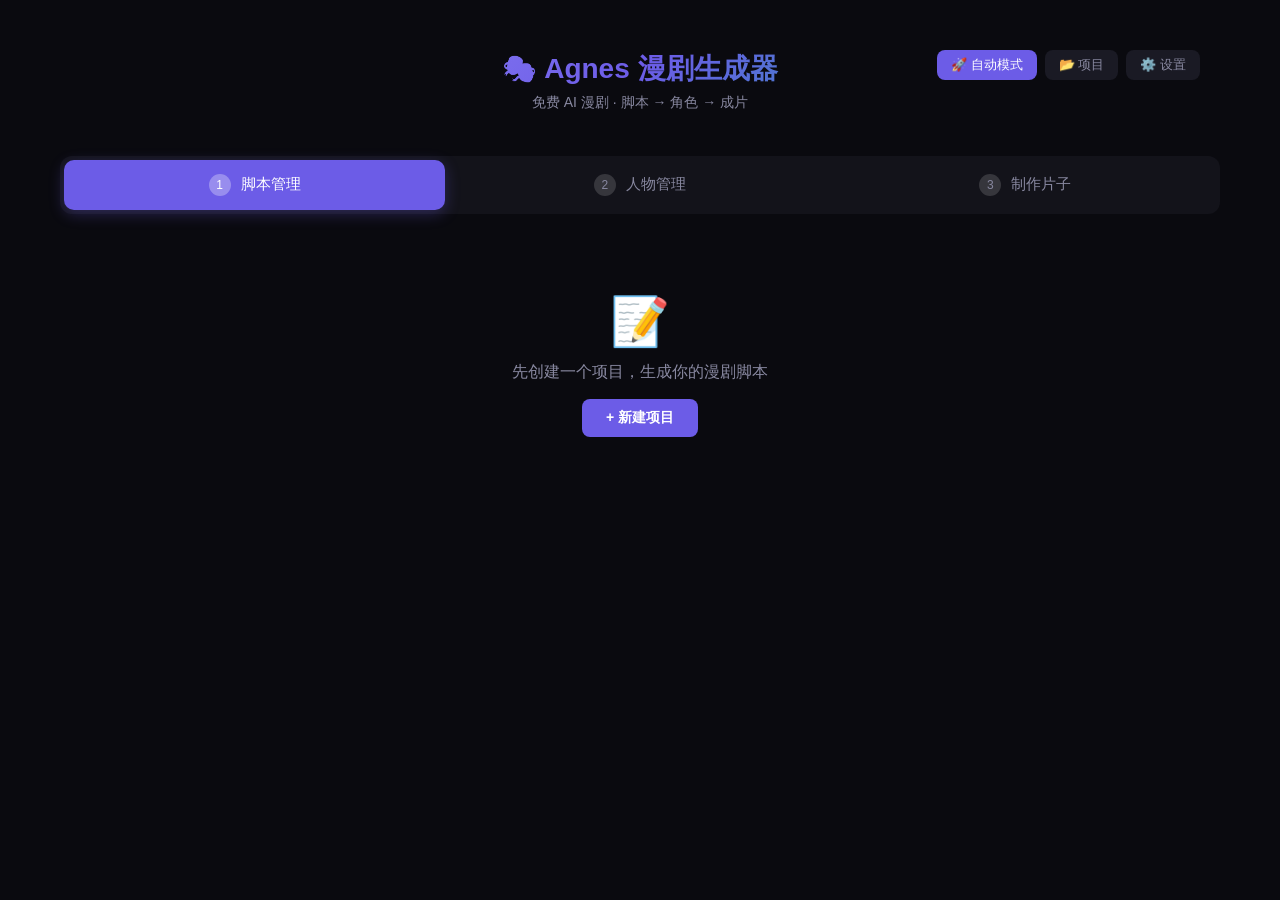
==== api/index.html @ b58464f5 "feat: Vercel 部署支持 + WebUI 添加获取 API Key 链接 - 新增 vercel.json / api/ / public/ 目录结构，适配 Vercel Serverles" ====
<!DOCTYPE html>
<html lang="zh-CN">
<head>
<meta charset="UTF-8">
<meta name="viewport" content="width=device-width, initial-scale=1.0">
<title>🎭 Agnes 漫剧生成器</title>
<style>
:root {
  --bg: #0a0a0f;
  --surface: #13131a;
  --surface2: #1a1a24;
  --surface3: #222233;
  --border: #2a2a3a;
  --text: #e8e8f0;
  --text2: #8888a0;
  --text3: #555570;
  --accent: #6c5ce7;
  --accent2: #a29bfe;
  --success: #00b894;
  --warning: #fdcb6e;
  --error: #e17055;
  --glow: rgba(108, 92, 231, 0.3);
}
* { margin:0; padding:0; box-sizing:border-box; }
body {
  font-family: -apple-system, 'SF Pro', 'Helvetica Neue', sans-serif;
  background: var(--bg);
  color: var(--text);
  min-height: 100vh;
}
a { color: var(--accent2); text-decoration: none; }
button {
  cursor: pointer;
  border: none;
  border-radius: 8px;
  font-size: 14px;
  font-family: inherit;
  transition: all 0.2s;
}
button:disabled { opacity: 0.4; cursor: not-allowed; }
input, select, textarea {
  background: var(--surface2);
  border: 1px solid var(--border);
  color: var(--text);
  border-radius: 6px;
  padding: 8px 12px;
  font-size: 14px;
  font-family: inherit;
  width: 100%;
  outline: none;
}
input:focus, select:focus, textarea:focus {
  border-color: var(--accent);
  box-shadow: 0 0 0 2px var(--glow);
}
textarea { resize: vertical; min-height: 60px; }

.app { max-width: 1200px; margin: 0 auto; padding: 20px; }

/* ===== Header ===== */
header {
  text-align: center;
  padding: 30px 0 20px;
  position: relative;
}
header h1 {
  font-size: 28px;
  font-weight: 700;
  background: linear-gradient(135deg, var(--accent2), var(--accent), var(--success));
  -webkit-background-clip: text;
  -webkit-text-fill-color: transparent;
}
header p { color: var(--text2); margin-top: 6px; font-size: 14px; }
.header-actions { position: absolute; top: 30px; right: 20px; display:flex; gap:8px }
.header-actions button {
  background: var(--surface2);
  color: var(--text2);
  padding: 6px 14px;
  font-size: 13px;
}
.header-actions button:hover { color: var(--text); background: var(--surface3); }

/* ===== Step Tabs ===== */
.step-tabs {
  display: flex;
  gap: 4px;
  margin: 24px 0 20px;
  background: var(--surface);
  border-radius: 12px;
  padding: 4px;
}
.step-tab {
  flex: 1;
  padding: 14px 16px;
  text-align: center;
  border-radius: 10px;
  background: transparent;
  color: var(--text2);
  font-size: 15px;
  font-weight: 500;
  transition: all 0.25s;
}
.step-tab:hover { color: var(--text); background: var(--surface2); }
.step-tab.active {
  background: var(--accent);
  color: white;
  box-shadow: 0 4px 15px var(--glow);
}
.step-num {
  display: inline-block;
  width: 22px;
  height: 22px;
  line-height: 22px;
  border-radius: 50%;
  background: rgba(255,255,255,0.15);
  font-size: 12px;
  margin-right: 6px;
  text-align: center;
}
.step-tab.active .step-num { background: rgba(255,255,255,0.3); }

/* ===== Panels ===== */
.panel { display: none; }
.panel.active { display: block; }

/* ===== Card ===== */
.card {
  background: var(--surface);
  border: 1px solid var(--border);
  border-radius: 12px;
  padding: 20px;
  margin-bottom: 16px;
}
.card-title {
  font-size: 16px;
  font-weight: 600;
  margin-bottom: 12px;
  display: flex;
  align-items: center;
  gap: 8px;
}

/* ===== Form Row ===== */
.form-row {
  display: flex;
  gap: 12px;
  margin-bottom: 12px;
  align-items: flex-start;
}
.form-group { flex: 1; }
.form-group label {
  display: block;
  font-size: 12px;
  color: var(--text2);
  margin-bottom: 4px;
}
.form-hint {
  font-size: 11px;
  color: var(--text3);
  margin-top: 2px;
}

/* ===== Buttons ===== */
.btn-primary {
  background: var(--accent);
  color: white;
  padding: 10px 24px;
  font-weight: 600;
}
.btn-primary:hover { background: var(--accent2); }
.btn-secondary {
  background: var(--surface2);
  color: var(--text);
  padding: 8px 16px;
  border: 1px solid var(--border);
}
.btn-secondary:hover { background: var(--surface3); }
.btn-success { background: var(--success); color: white; padding: 8px 16px; }
.btn-danger { background: var(--error); color: white; padding: 8px 16px; }
.btn-small { padding: 6px 12px; font-size: 12px; }

/* ===== Character Cards ===== */
.char-grid {
  display: grid;
  grid-template-columns: repeat(auto-fill, minmax(340px, 1fr));
  gap: 16px;
}
.char-card {
  background: var(--surface2);
  border: 1px solid var(--border);
  border-radius: 12px;
  overflow: hidden;
  transition: all 0.2s;
}
.char-card:hover { border-color: var(--accent); }
.char-images {
  display: flex;
  gap: 4px;
  padding: 8px;
  background: var(--bg);
  min-height: 120px;
  align-items: center;
  justify-content: center;
  flex-wrap: wrap;
}
.char-images img {
  max-height: 140px;
  border-radius: 6px;
  object-fit: contain;
}
.char-images .no-img {
  color: var(--text3);
  font-size: 13px;
  text-align: center;
  padding: 30px;
}
.char-info { padding: 12px; }
.char-info h3 { font-size: 16px; margin-bottom: 4px; }
.char-info .char-detail { color: var(--text2); font-size: 13px; margin-bottom: 8px; }
.char-actions { display: flex; gap: 6px; }

/* ===== Timeline ===== */
.timeline {
  display: flex;
  flex-direction: column;
  gap: 12px;
}
.scene-row {
  display: flex;
  gap: 12px;
  align-items: stretch;
  background: var(--surface2);
  border: 1px solid var(--border);
  border-radius: 12px;
  padding: 12px;
  transition: all 0.2s;
}
.scene-row:hover { border-color: var(--accent); }
.scene-row.dragging { opacity: 0.5; }
.scene-order {
  display: flex;
  flex-direction: column;
  justify-content: center;
  align-items: center;
  min-width: 36px;
  color: var(--text3);
  font-size: 18px;
  font-weight: 700;
  cursor: grab;
}
.scene-order span { font-size: 10px; color: var(--text3); }
.scene-thumb {
  width: 100px;
  min-height: 140px;
  border-radius: 8px;
  overflow: hidden;
  background: var(--bg);
  display: flex;
  align-items: center;
  justify-content: center;
  flex-shrink: 0;
}
.scene-thumb img { width: 100%; object-fit: cover; }
.scene-thumb .no-thumb { color: var(--text3); font-size: 11px; text-align: center; padding: 8px; }
.scene-content { flex: 1; min-width: 0; }
.scene-content h4 { font-size: 14px; margin-bottom: 4px; }
.scene-meta { color: var(--text2); font-size: 12px; margin-bottom: 6px; }
.scene-dialogue {
  font-size: 13px;
  color: var(--accent2);
  margin-bottom: 6px;
}
.scene-actions { display: flex; gap: 6px; flex-wrap: wrap; }
.scene-video {
  width: 120px;
  flex-shrink: 0;
  display: flex;
  align-items: center;
  justify-content: center;
  border-radius: 8px;
  overflow: hidden;
  background: var(--bg);
}
.scene-video video { width: 100%; max-height: 160px; }
.scene-video .no-video { color: var(--text3); font-size: 11px; text-align: center; padding: 8px; }

/* ===== Progress / Job ===== */
.job-panel {
  background: var(--surface2);
  border: 1px solid var(--border);
  border-radius: 10px;
  padding: 16px;
  margin-top: 16px;
}
.job-logs {
  background: var(--bg);
  border-radius: 8px;
  padding: 12px;
  max-height: 200px;
  overflow-y: auto;
  font-family: 'SF Mono', 'Fira Code', monospace;
  font-size: 12px;
  line-height: 1.6;
  color: var(--text2);
  margin-top: 8px;
  white-space: pre-wrap;
}
.job-status {
  display: flex;
  align-items: center;
  gap: 8px;
  font-weight: 600;
}
.job-status .spinner {
  width: 16px; height: 16px;
  border: 2px solid var(--border);
  border-top-color: var(--accent);
  border-radius: 50%;
  animation: spin 0.8s linear infinite;
}
@keyframes spin { to { transform: rotate(360deg); } }

/* ===== Modal ===== */
.modal-overlay {
  display: none;
  position: fixed;
  top: 0; left: 0; right: 0; bottom: 0;
  background: rgba(0,0,0,0.6);
  z-index: 100;
  align-items: center;
  justify-content: center;
}
.modal-overlay.show { display: flex; }
.modal {
  background: var(--surface);
  border: 1px solid var(--border);
  border-radius: 16px;
  padding: 24px;
  width: 90%;
  max-width: 500px;
  max-height: 80vh;
  overflow-y: auto;
}
.modal h2 { margin-bottom: 16px; }
.modal .form-group { margin-bottom: 14px; }

/* ===== Project List ===== */
.project-list { margin-top: 12px; }
.project-item {
  display: flex;
  align-items: center;
  justify-content: space-between;
  padding: 12px 16px;
  background: var(--surface2);
  border: 1px solid var(--border);
  border-radius: 10px;
  margin-bottom: 8px;
  cursor: pointer;
  transition: all 0.2s;
}
.project-item:hover { border-color: var(--accent); background: var(--surface3); }
.project-title { font-weight: 600; font-size: 15px; }
.project-meta { color: var(--text2); font-size: 12px; margin-top: 2px; }
.project-badges { display: flex; gap: 4px; }
.badge {
  font-size: 10px;
  padding: 2px 8px;
  border-radius: 10px;
  font-weight: 600;
}
.badge-yes { background: rgba(0,184,148,0.15); color: var(--success); }
.badge-no { background: rgba(136,136,160,0.1); color: var(--text3); }

/* ===== Empty State ===== */
.empty {
  text-align: center;
  padding: 60px 20px;
  color: var(--text2);
}
.empty-icon { font-size: 48px; margin-bottom: 12px; }
.empty p { margin-bottom: 16px; }

/* ===== Auto Mode Progress ===== */
.auto-progress {
  margin-top: 16px;
  background: var(--surface2);
  border-radius: 12px;
  padding: 16px;
}
.auto-step {
  display: flex;
  align-items: center;
  gap: 10px;
  padding: 8px 0;
  font-size: 14px;
}
.auto-step .step-icon { font-size: 18px; }
.auto-step .step-text { flex: 1; }
.auto-step.pending { color: var(--text3); }
.auto-step.running { color: var(--accent2); }
.auto-step.done { color: var(--success); }
.auto-step.failed { color: var(--error); }
.auto-bar {
  width: 100%;
  height: 6px;
  background: var(--surface3);
  border-radius: 3px;
  margin-top: 12px;
  overflow: hidden;
}
.auto-bar-fill {
  height: 100%;
  background: var(--accent);
  border-radius: 3px;
  transition: width 0.5s;
}

/* ===== Scrollbar ===== */
::-webkit-scrollbar { width: 6px; }
::-webkit-scrollbar-track { background: var(--bg); }
::-webkit-scrollbar-thumb { background: var(--border); border-radius: 3px; }
::-webkit-scrollbar-thumb:hover { background: var(--text3); }
</style>
</head>
<body>
<div class="app">
  <header>
    <h1>🎭 Agnes 漫剧生成器</h1>
    <p>免费 AI 漫剧 · 脚本 → 角色 → 成片</p>
    <div class="header-actions">
      <button onclick="openAutoModal()" style="background:var(--accent);color:white">🚀 自动模式</button>
      <button onclick="openProjectsModal()">📂 项目</button>
      <button onclick="openSettingsModal()">⚙️ 设置</button>
    </div>
  </header>

  <!-- Step Tabs -->
  <div class="step-tabs">
    <button class="step-tab active" onclick="switchTab(0)">
      <span class="step-num">1</span> 脚本管理
    </button>
    <button class="step-tab" onclick="switchTab(1)">
      <span class="step-num">2</span> 人物管理
    </button>
    <button class="step-tab" onclick="switchTab(2)">
      <span class="step-num">3</span> 制作片子
    </button>
  </div>

  <!-- Panel 0: Script -->
  <div class="panel active" id="panel-0">
    <div id="script-empty" class="empty">
      <div class="empty-icon">📝</div>
      <p>先创建一个项目，生成你的漫剧脚本</p>
      <button class="btn-primary" onclick="openNewProjectModal()">+ 新建项目</button>
    </div>
    <div id="script-editor" style="display:none">
      <div class="card">
        <div class="card-title">📋 脚本参数</div>
        <div class="form-row">
          <div class="form-group">
            <label>主题</label>
            <input id="s-theme" placeholder="如：少年剑仙归来">
          </div>
          <div class="form-group" style="max-width:150px">
            <label>风格</label>
            <select id="s-style">
              <option>三渲二国风</option><option>水墨</option><option>赛博朋克</option><option>日系动漫</option>
            </select>
          </div>
          <div class="form-group" style="max-width:120px">
            <label>类型</label>
            <select id="s-genre">
              <option>仙侠</option><option>宫斗</option><option>江湖</option><option>都市</option>
            </select>
          </div>
        </div>
        <div class="form-row">
          <div class="form-group" style="max-width:100px">
            <label>总时长(秒)</label>
            <input id="s-duration" type="number" value="15" min="5" max="300" oninput="onScriptParamChange()">
          </div>
          <div class="form-group" style="max-width:100px">
            <label>单镜头(秒)</label>
            <select id="s-scene-dur" onchange="onScriptParamChange()">
              <option value="5">5</option><option value="10">10</option><option value="15">15</option>
            </select>
          </div>
          <div class="form-group" style="max-width:100px">
            <label>镜头数</label>
            <input id="s-scene-count" type="number" value="3" min="1" max="20" oninput="onSceneCountChange()">
            <div class="form-hint" id="s-scene-count-hint">= 总时长 / 单镜头</div>
          </div>
          <div class="form-group" style="max-width:80px; display:flex; align-items:flex-end">
            <button class="btn-primary" id="btn-gen-script" onclick="generateScript()">✨ 生成脚本</button>
          </div>
        </div>
      </div>

      <div id="script-content" style="display:none">
        <div class="card">
          <div class="card-title">🎬 <span id="script-title"></span>
            <span style="flex:1"></span>
            <button class="btn-secondary btn-small" onclick="saveScript()">💾 保存修改</button>
          </div>
        </div>

        <!-- Characters Section -->
        <div class="card">
          <div class="card-title">👥 角色
            <span style="flex:1"></span>
            <button class="btn-secondary btn-small" onclick="addCharacter()">+ 添加角色</button>
          </div>
          <div id="script-characters"></div>
        </div>

        <!-- Scenes Section -->
        <div class="card">
          <div class="card-title">🎬 场景
            <span style="flex:1"></span>
            <button class="btn-secondary btn-small" onclick="addScene()">+ 添加场景</button>
          </div>
          <div id="script-scenes"></div>
        </div>
      </div>

      <div id="script-job" class="job-panel" style="display:none"></div>
    </div>
  </div>

  <!-- Panel 1: Characters -->
  <div class="panel" id="panel-1">
    <div id="chars-empty" class="empty">
      <div class="empty-icon">🎨</div>
      <p>请先在第一步生成脚本</p>
    </div>
    <div id="chars-content" style="display:none">
      <div style="display:flex; gap:8px; margin-bottom:16px">
        <button class="btn-primary" id="btn-gen-all-chars" onclick="generateAllCharacters()">🎨 生成全部角色卡</button>
      </div>
      <div class="char-grid" id="char-grid"></div>
    </div>
    <div id="chars-job" class="job-panel" style="display:none"></div>
  </div>

  <!-- Panel 2: Production -->
  <div class="panel" id="panel-2">
    <div id="prod-empty" class="empty">
      <div class="empty-icon">🎬</div>
      <p>请先完成前两步</p>
    </div>
    <div id="prod-content" style="display:none">
      <div style="display:flex; gap:8px; margin-bottom:16px; flex-wrap:wrap">
        <button class="btn-primary" id="btn-gen-all-sb" onclick="generateAllStoryboard()">🖼️ 生成分镜</button>
        <button class="btn-primary" id="btn-gen-all-vid" onclick="generateAllVideos()">📹 生成视频</button>
        <button class="btn-success" id="btn-render" onclick="renderFinal()">🎬 拼接成片</button>
        <span style="flex:1"></span>
        <label style="display:flex; align-items:center; gap:4px; font-size:13px; color:var(--text2)">
          <input type="checkbox" id="prod-tts" checked> TTS
        </label>
        <label style="display:flex; align-items:center; gap:4px; font-size:13px; color:var(--text2)">
          <input type="checkbox" id="prod-sfx" checked> 音效
        </label>
      </div>
      <div class="timeline" id="timeline"></div>

      <!-- Final Preview -->
      <div id="final-preview" style="display:none; margin-top:20px">
        <div class="card">
          <div class="card-title">🎉 成片预览</div>
          <video id="final-video" controls style="width:100%; max-height:500px; border-radius:8px; background:#000"></video>
          <div style="margin-top:8px; display:flex; gap:8px">
            <a id="final-download" class="btn-secondary" download>⬇️ 下载</a>
          </div>
        </div>
      </div>
    </div>
    <div id="prod-job" class="job-panel" style="display:none"></div>
  </div>
</div>

<!-- Settings Modal -->
<div class="modal-overlay" id="modal-settings">
  <div class="modal">
    <h2>⚙️ 设置</h2>
    <div class="form-group">
      <label>Agnes API Key</label>
      <input id="cfg-apikey" type="password" placeholder="sk-...">
      <div style="margin-top:6px; font-size:12px; color:var(--text2)">
        还没有 API Key？
        <a href="https://platform.agnes-ai.com" target="_blank" rel="noopener" style="color:var(--accent2); text-decoration:underline">前往 Agnes AI 平台免费获取 →</a>
      </div>
      <div id="cfg-vercel-hint" style="margin-top:4px; font-size:11px; color:var(--text3); display:none">
        Vercel 环境下请在 Dashboard → Settings → Environment Variables 中设置 <code style="background:var(--surface2); padding:1px 4px; border-radius:3px">AGNES_API_KEY</code>
      </div>
    </div>
    <div style="display:flex; gap:8px; margin-top:12px">
      <button class="btn-primary" onclick="saveSettings()">保存</button>
      <button class="btn-secondary" onclick="testApiKey()">测试</button>
      <button class="btn-secondary" onclick="closeModal('modal-settings')">取消</button>
    </div>
    <div id="settings-msg" style="margin-top:8px; font-size:13px"></div>
  </div>
</div>

<!-- New Project Modal -->
<div class="modal-overlay" id="modal-newproject">
  <div class="modal">
    <h2>📝 新建项目</h2>
    <div class="form-group">
      <label>主题</label>
      <input id="np-theme" placeholder="如：少年剑仙归来">
    </div>
    <div class="form-row">
      <div class="form-group">
        <label>风格</label>
        <select id="np-style">
          <option>三渲二国风</option><option>水墨</option><option>赛博朋克</option><option>日系动漫</option>
        </select>
      </div>
      <div class="form-group">
        <label>类型</label>
        <select id="np-genre">
          <option>仙侠</option><option>宫斗</option><option>江湖</option><option>都市</option>
        </select>
      </div>
    </div>
    <div class="form-row">
      <div class="form-group">
        <label>总时长(秒)</label>
        <input id="np-duration" type="number" value="15" min="5" max="300" oninput="onNpParamChange()">
      </div>
      <div class="form-group">
        <label>单镜头(秒)</label>
        <select id="np-scenedur" onchange="onNpParamChange()">
          <option value="5">5</option><option value="10">10</option><option value="15">15</option>
        </select>
      </div>
      <div class="form-group">
        <label>镜头数</label>
        <input id="np-scenecount" type="number" value="3" min="1" max="20">
        <div class="form-hint" id="np-scenecount-hint"></div>
      </div>
    </div>
    <div class="form-group">
      <label>接收邮箱 <span style="color:var(--text2); font-size:12px">（可选，生成完毕后将视频发送到邮箱）</span></label>
      <input id="np-email" type="email" placeholder="your@email.com">
    </div>
    <div style="display:flex; gap:8px; margin-top:12px">
      <button class="btn-primary" onclick="createProject()">创建并生成脚本</button>
      <button class="btn-secondary" onclick="closeModal('modal-newproject')">取消</button>
    </div>
  </div>
</div>

<!-- Projects Modal -->
<div class="modal-overlay" id="modal-projects">
  <div class="modal" style="max-width:600px">
    <h2>📂 我的项目</h2>
    <div id="projects-list" class="project-list"></div>
    <div style="margin-top:12px; display:flex; gap:8px">
      <button class="btn-secondary" onclick="closeModal('modal-projects')">关闭</button>
      <button class="btn-primary" onclick="closeModal('modal-projects');openNewProjectModal()">+ 新建</button>
    </div>
  </div>
</div>

<!-- Edit Character Modal -->
<div class="modal-overlay" id="modal-editchar">
  <div class="modal">
    <h2>✏️ 编辑角色</h2>
    <input type="hidden" id="ec-id">
    <div class="form-group"><label>名称</label><input id="ec-name"></div>
    <div class="form-group"><label>外观描述</label><textarea id="ec-visual" rows="3"></textarea></div>
    <div class="form-group"><label>性格</label><input id="ec-personality"></div>
    <div class="form-group"><label>年龄</label><input id="ec-age"></div>
    <div style="display:flex; gap:8px; margin-top:12px">
      <button class="btn-primary" onclick="saveCharacterEdit()">保存</button>
      <button class="btn-secondary" onclick="closeModal('modal-editchar')">取消</button>
    </div>
  </div>
</div>

<!-- Edit Scene Modal -->
<div class="modal-overlay" id="modal-editscene">
  <div class="modal" style="max-width:600px">
    <h2>✏️ 编辑场景</h2>
    <input type="hidden" id="es-id">
    <div class="form-row">
      <div class="form-group"><label>场景ID</label><input id="es-sid" readonly></div>
      <div class="form-group"><label>地点</label><input id="es-location"></div>
      <div class="form-group"><label>时间</label><input id="es-time"></div>
    </div>
    <div class="form-group"><label>画面动作</label><textarea id="es-action" rows="2"></textarea></div>
    <div class="form-row">
      <div class="form-group"><label>镜头</label><input id="es-camera"></div>
      <div class="form-group"><label>氛围</label><input id="es-mood"></div>
    </div>
    <div class="form-group"><label>出场角色(逗号分隔ID)</label><input id="es-chars"></div>
    <div class="form-group">
      <label>对白</label>
      <div class="edit-dialogue" id="es-dialogue"></div>
      <button class="btn-secondary btn-small" style="margin-top:6px" onclick="addDialogueLine()">+ 添加对白</button>
    </div>
    <div style="display:flex; gap:8px; margin-top:12px">
      <button class="btn-primary" onclick="saveSceneEdit()">保存</button>
      <button class="btn-secondary" onclick="closeModal('modal-editscene')">取消</button>
    </div>
  </div>
</div>

<!-- Auto Mode Modal -->
<div class="modal-overlay" id="modal-auto">
  <div class="modal" style="max-width:520px">
    <h2>🚀 自动模式</h2>
    <p style="color:var(--text2); font-size:13px; margin-bottom:16px">输入主题，自动执行全部步骤：生成脚本 → 角色卡 → 分镜 → 视频 → 成片</p>
    <div class="form-group">
      <label>主题</label>
      <input id="auto-theme" placeholder="如：少年剑仙归来" onkeydown="if(event.key===&apos;Enter&apos;) startAutoMode()">
    </div>
    <div class="form-row">
      <div class="form-group">
        <label>风格</label>
        <select id="auto-style">
          <option>三渲二国风</option><option>水墨</option><option>赛博朋克</option><option>日系动漫</option>
        </select>
      </div>
      <div class="form-group">
        <label>类型</label>
        <select id="auto-genre">
          <option>仙侠</option><option>宫斗</option><option>江湖</option><option>都市</option>
        </select>
      </div>
    </div>
    <div class="form-row">
      <div class="form-group">
        <label>总时长(秒)</label>
        <input id="auto-duration" type="number" value="60" min="5" max="300" oninput="onAutoParamChange()">
      </div>
      <div class="form-group">
        <label>单镜头(秒)</label>
        <select id="auto-scenedur" onchange="onAutoParamChange()">
          <option value="5" selected>5</option><option value="10">10</option><option value="15">15</option>
        </select>
      </div>
      <div class="form-group">
        <label>镜头数</label>
        <input id="auto-scenecount" type="number" value="12" min="1" max="20">
      </div>
    </div>
    <div class="form-group">
      <label>接收邮箱 <span style="color:var(--text2); font-size:12px">（可选，生成完毕后将视频发送到邮箱）</span></label>
      <input id="auto-email" type="email" placeholder="your@email.com">
    </div>
    <div style="display:flex; gap:8px; margin-top:12px">
      <button class="btn-primary" id="btn-start-auto" onclick="startAutoMode()">🚀 开始生成</button>
      <button class="btn-secondary" onclick="closeModal(&apos;modal-auto&apos;)">取消</button>
    </div>
    <div class="auto-progress" id="auto-progress" style="display:none">
      <div class="auto-step" id="auto-step1"><span class="step-icon">⏳</span><span class="step-text">生成脚本...</span></div>
      <div class="auto-step" id="auto-step2"><span class="step-icon">⏳</span><span class="step-text">生成角色卡...</span></div>
      <div class="auto-step" id="auto-step3"><span class="step-icon">⏳</span><span class="step-text">生成分镜...</span></div>
      <div class="auto-step" id="auto-step4"><span class="step-icon">⏳</span><span class="step-text">生成视频...</span></div>
      <div class="auto-step" id="auto-step5"><span class="step-icon">⏳</span><span class="step-text">拼接成片...</span></div>
      <div class="auto-bar"><div class="auto-bar-fill" id="auto-bar-fill" style="width:0%"></div></div>
      <div id="auto-logs" class="job-logs" style="margin-top:8px"></div>
    </div>
  </div>
</div>

<script>
// ===== State =====
let currentProject = null;
let script = null;
let meta = null;
let charManifest = {};
let sbManifest = {};
let activeJobs = {};

const API = '';

// ===== Scene count calculation =====
function calcSceneCount(duration, sceneDur) {
  return Math.max(1, Math.round(duration / sceneDur));
}

function onScriptParamChange() {
  const dur = parseInt(document.getElementById('s-duration').value) || 15;
  const sd = parseInt(document.getElementById('s-scene-dur').value) || 5;
  const cnt = calcSceneCount(dur, sd);
  document.getElementById('s-scene-count').value = cnt;
  document.getElementById('s-scene-count-hint').textContent = `= ${dur}s / ${sd}s`;
}

function onSceneCountChange() {
  // User manually set scene count - update hint
  const dur = parseInt(document.getElementById('s-duration').value) || 15;
  const sd = parseInt(document.getElementById('s-scene-dur').value) || 5;
  const cnt = parseInt(document.getElementById('s-scene-count').value) || 3;
  document.getElementById('s-scene-count-hint').textContent = `= ${dur}s / ${sd}s = ${cnt} 镜头`;
}

function onNpParamChange() {
  const dur = parseInt(document.getElementById('np-duration').value) || 15;
  const sd = parseInt(document.getElementById('np-scenedur').value) || 5;
  const cnt = calcSceneCount(dur, sd);
  document.getElementById('np-scenecount').value = cnt;
  document.getElementById('np-scenecount-hint').textContent = `= ${dur}s / ${sd}s`;
}

function onAutoParamChange() {
  const dur = parseInt(document.getElementById('auto-duration').value) || 15;
  const sd = parseInt(document.getElementById('auto-scenedur').value) || 5;
  const cnt = calcSceneCount(dur, sd);
  document.getElementById('auto-scenecount').value = cnt;
}

// ===== API helpers =====
async function api(path, opts = {}) {
  const res = await fetch(API + path, {
    headers: { 'Content-Type': 'application/json', ...(opts.headers || {}) },
    method: opts.method || 'GET',
    body: opts.body ? JSON.stringify(opts.body) : undefined,
  });
  if (!res.ok) {
    const err = await res.json().catch(() => ({ error: res.statusText }));
    throw new Error(err.error || res.statusText);
  }
  return res.json();
}

// ===== Tab switching =====
function switchTab(idx) {
  document.querySelectorAll('.step-tab').forEach((t, i) => t.classList.toggle('active', i === idx));
  document.querySelectorAll('.panel').forEach((p, i) => p.classList.toggle('active', i === idx));
  if (idx === 1) refreshCharacters();
  if (idx === 2) refreshProduction();
}

// ===== Modal helpers =====
function openModal(id) { document.getElementById(id).classList.add('show'); }
function closeModal(id) { document.getElementById(id).classList.remove('show'); }

function openSettingsModal() {
  api('/api/config').then(cfg => {
    document.getElementById('cfg-apikey').value = '';
    document.getElementById('settings-msg').textContent = cfg.has_key ? '✅ 已配置 API Key' : '⚠️ 未配置';
    // Show Vercel hint if running on Vercel
    const vercelHint = document.getElementById('cfg-vercel-hint');
    if (vercelHint) vercelHint.style.display = cfg.platform === 'vercel' ? '' : 'none';
    openModal('modal-settings');
  });
}

function saveSettings() {
  const key = document.getElementById('cfg-apikey').value.trim();
  api('/api/config', { method: 'POST', body: { AGNES_API_KEY: key } }).then(() => {
    document.getElementById('settings-msg').textContent = '✅ 已保存';
  });
}

function testApiKey() {
  document.getElementById('settings-msg').textContent = '测试中...';
  api('/api/config/test', { method: 'POST' }).then(r => {
    document.getElementById('settings-msg').textContent = r.ok ? '✅ API Key 有效' : '❌ ' + r.error;
  }).catch(e => { document.getElementById('settings-msg').textContent = '❌ ' + e.message; });
}

function openNewProjectModal() {
  document.getElementById('np-theme').value = '';
  onNpParamChange();
  openModal('modal-newproject');
}

function openProjectsModal() {
  api('/api/projects').then(data => {
    const el = document.getElementById('projects-list');
    if (!data.projects.length) {
      el.innerHTML = '<div class="empty" style="padding:30px"><p>暂无项目</p></div>';
    } else {
      el.innerHTML = data.projects.map(p => `
        <div class="project-item" onclick="loadProject(&apos;${p.id}&apos;)">
          <div>
            <div class="project-title">${p.title || p.id}</div>
            <div class="project-meta">${new Date(p.modified*1000).toLocaleString('zh-CN')}</div>
          </div>
          <div class="project-badges">
            ${p.has_script ? '<span class="badge badge-yes">脚本</span>' : '<span class="badge badge-no">脚本</span>'}
            ${p.has_characters ? '<span class="badge badge-yes">角色</span>' : '<span class="badge badge-no">角色</span>'}
            ${p.has_storyboard ? '<span class="badge badge-yes">分镜</span>' : '<span class="badge badge-no">分镜</span>'}
            ${p.has_videos ? '<span class="badge badge-yes">视频</span>' : '<span class="badge badge-no">视频</span>'}
            ${p.has_final ? '<span class="badge badge-yes">成片</span>' : '<span class="badge badge-no">成片</span>'}
          </div>
          <button class="btn-danger btn-small" onclick="event.stopPropagation();deleteProject(&apos;${p.id}&apos;)">🗑</button>
        </div>
      `).join('');
    }
    openModal('modal-projects');
  });
}

// ===== Project CRUD =====
async function createProject() {
  const theme = document.getElementById('np-theme').value.trim();
  if (!theme) return alert('请输入主题');
  const body = {
    theme,
    style: document.getElementById('np-style').value,
    genre: document.getElementById('np-genre').value,
    duration: parseInt(document.getElementById('np-duration').value) || 15,
    scene_duration: parseInt(document.getElementById('np-scenedur').value) || 5,
    n_scenes: parseInt(document.getElementById('np-scenecount').value) || 3,
    email: document.getElementById('np-email').value.trim(),
    enable_tts: true,
    enable_sfx: true,
  };
  try {
    const proj = await api('/api/projects', { method: 'POST', body });
    closeModal('modal-newproject');
    await loadProject(proj.id);
    generateScript();
  } catch (e) { alert('创建失败：' + e.message); }
}

async function loadProject(projectId) {
  closeModal('modal-projects');
  try {
    const data = await api(`/api/projects/${projectId}`);
    currentProject = projectId;
    meta = data.meta || {};
    script = data.script || null;
    charManifest = {};
    sbManifest = {};

    document.getElementById('script-empty').style.display = 'none';
    document.getElementById('script-editor').style.display = 'block';
    document.getElementById('s-theme').value = meta.theme || '';
    document.getElementById('s-style').value = meta.style || '三渲二国风';
    document.getElementById('s-genre').value = meta.genre || '仙侠';
    document.getElementById('s-duration').value = meta.duration || 15;
    document.getElementById('s-scene-dur').value = String(meta.scene_duration || 5);
    // Set scene count
    const nScenes = meta.n_scenes || calcSceneCount(meta.duration || 15, meta.scene_duration || 5);
    document.getElementById('s-scene-count').value = nScenes;
    document.getElementById('s-scene-count-hint').textContent = `= ${(meta.duration || 15)}s / ${meta.scene_duration || 5}s = ${nScenes} 镜头`;

    if (script) {
      renderScriptEditor();
    } else {
      document.getElementById('script-content').style.display = 'none';
    }

    switchTab(0);
  } catch (e) { alert('加载失败：' + e.message); }
}

async function deleteProject(projectId) {
  if (!confirm('确定删除此项目？')) return;
  await api(`/api/projects/${projectId}`, { method: 'DELETE' });
  if (currentProject === projectId) {
    currentProject = null;
    script = null;
    document.getElementById('script-empty').style.display = '';
    document.getElementById('script-editor').style.display = 'none';
  }
  openProjectsModal();
}

// ===== Script Generation =====
async function generateScript() {
  if (!currentProject) return;
  const btn = document.getElementById('btn-gen-script');
  btn.disabled = true;
  try {
    const data = await api(`/api/projects/${currentProject}/script`, { method: 'POST' });
    pollJob(data.job_id, 'script-job', () => {
      loadScriptData();
      btn.disabled = false;
    });
  } catch (e) {
    alert('生成失败：' + e.message);
    btn.disabled = false;
  }
}

async function loadScriptData() {
  try {
    script = await api(`/api/projects/${currentProject}/script`);
    // Update n_scenes in meta to match actual script
    if (script && script.scenes) {
      const ms = await api(`/api/projects/${currentProject}`);
      meta = ms.meta || meta;
      if (meta) {
        meta.n_scenes = script.scenes.length;
        await api(`/api/projects/${currentProject}/meta`, { method: 'PUT', body: meta });
      }
    }
    renderScriptEditor();
  } catch (e) { /* no script yet */ }
}

function renderScriptEditor() {
  if (!script) return;
  document.getElementById('script-content').style.display = '';
  document.getElementById('script-title').textContent = script.title || '未命名';

  // Characters
  const charEl = document.getElementById('script-characters');
  charEl.innerHTML = (script.characters || []).map((c, i) => `
    <div style="display:flex; gap:8px; align-items:flex-start; padding:8px; background:var(--surface2); border-radius:8px; margin-bottom:6px">
      <div style="flex:1">
        <strong>${c.id}</strong> · ${c.name}
        <div style="color:var(--text2); font-size:12px; margin-top:2px">${c.visual || ''}</div>
        <div style="color:var(--text3); font-size:11px">${c.personality || ''} · ${c.age || ''}</div>
      </div>
      <button class="btn-secondary btn-small" onclick="editCharacter(${i})">✏️</button>
      <button class="btn-danger btn-small" onclick="deleteCharacter(${i})">🗑</button>
    </div>
  `).join('');

  // Scenes
  const sceneEl = document.getElementById('script-scenes');
  sceneEl.innerHTML = (script.scenes || []).map((s, i) => `
    <div style="padding:10px; background:var(--surface2); border-radius:8px; margin-bottom:6px">
      <div style="display:flex; justify-content:space-between; align-items:center">
        <strong>${s.id}</strong>
        <div style="display:flex; gap:4px">
          <button class="btn-secondary btn-small" onclick="editScene(${i})">✏️</button>
          <button class="btn-danger btn-small" onclick="deleteScene(${i})">🗑</button>
        </div>
      </div>
      <div style="color:var(--text2); font-size:13px; margin-top:4px">${s.location} · ${s.time}</div>
      <div style="font-size:13px; margin-top:2px">${s.action}</div>
      <div style="color:var(--accent2); font-size:12px; margin-top:2px">
        ${(s.dialogue || []).map(d => `${d.character}: ${d.text}`).join(' | ')}
      </div>
      <div style="color:var(--text3); font-size:11px; margin-top:2px">${s.camera} · ${s.mood}</div>
    </div>
  `).join('');
}

// ===== Script Edit Helpers =====
function addCharacter() {
  if (!script) return;
  const idx = (script.characters || []).length + 1;
  script.characters = script.characters || [];
  script.characters.push({ id: `C${idx}`, name: `角色${idx}`, visual: '', personality: '', age: '' });
  renderScriptEditor();
  editCharacter(script.characters.length - 1);
}

function editCharacter(i) {
  if (!script || !script.characters[i]) return;
  const c = script.characters[i];
  document.getElementById('ec-id').value = i;
  document.getElementById('ec-name').value = c.name || '';
  document.getElementById('ec-visual').value = c.visual || '';
  document.getElementById('ec-personality').value = c.personality || '';
  document.getElementById('ec-age').value = c.age || '';
  openModal('modal-editchar');
}

function saveCharacterEdit() {
  const i = parseInt(document.getElementById('ec-id').value);
  script.characters[i].name = document.getElementById('ec-name').value;
  script.characters[i].visual = document.getElementById('ec-visual').value;
  script.characters[i].personality = document.getElementById('ec-personality').value;
  script.characters[i].age = document.getElementById('ec-age').value;
  closeModal('modal-editchar');
  renderScriptEditor();
}

function deleteCharacter(i) {
  if (!confirm('删除此角色？')) return;
  script.characters.splice(i, 1);
  renderScriptEditor();
}

function addScene() {
  if (!script) return;
  const idx = (script.scenes || []).length + 1;
  script.scenes = script.scenes || [];
  script.scenes.push({
    id: `S${String(idx).padStart(2, '0')}`,
    location: '', time: '', characters: [], action: '',
    dialogue: [], camera: '中景', mood: '紧张'
  });
  renderScriptEditor();
  editScene(script.scenes.length - 1);
}

function editScene(i) {
  if (!script || !script.scenes[i]) return;
  const s = script.scenes[i];
  document.getElementById('es-id').value = i;
  document.getElementById('es-sid').value = s.id;
  document.getElementById('es-location').value = s.location || '';
  document.getElementById('es-time').value = s.time || '';
  document.getElementById('es-action').value = s.action || '';
  document.getElementById('es-camera').value = s.camera || '';
  document.getElementById('es-mood').value = s.mood || '';
  document.getElementById('es-chars').value = (s.characters || []).join(',');
  renderDialogueEditor(s.dialogue || []);
  openModal('modal-editscene');
}

function renderDialogueEditor(dialogues) {
  const el = document.getElementById('es-dialogue');
  el.innerHTML = dialogues.map((d, i) => `
    <div class="dialogue-line">
      <input value="${d.character || ''}" placeholder="角色ID" style="max-width:80px" data-didx="${i}" data-field="character">
      <input value="${d.text || ''}" placeholder="台词" data-didx="${i}" data-field="text">
      <button class="btn-danger btn-small" onclick="this.parentElement.remove()">✕</button>
    </div>
  `).join('');
}

function addDialogueLine() {
  const el = document.getElementById('es-dialogue');
  const i = el.children.length;
  el.insertAdjacentHTML('beforeend', `
    <div class="dialogue-line">
      <input placeholder="角色ID" style="max-width:80px" data-didx="${i}" data-field="character">
      <input placeholder="台词" data-didx="${i}" data-field="text">
      <button class="btn-danger btn-small" onclick="this.parentElement.remove()">✕</button>
    </div>
  `);
}

function saveSceneEdit() {
  const i = parseInt(document.getElementById('es-id').value);
  script.scenes[i].id = document.getElementById('es-sid').value;
  script.scenes[i].location = document.getElementById('es-location').value;
  script.scenes[i].time = document.getElementById('es-time').value;
  script.scenes[i].action = document.getElementById('es-action').value;
  script.scenes[i].camera = document.getElementById('es-camera').value;
  script.scenes[i].mood = document.getElementById('es-mood').value;
  script.scenes[i].characters = document.getElementById('es-chars').value.split(',').map(s => s.trim()).filter(Boolean);
  // Collect dialogue
  const dialogueEls = document.getElementById('es-dialogue').querySelectorAll('.dialogue-line');
  script.scenes[i].dialogue = Array.from(dialogueEls).map(el => {
    const charInput = el.querySelector('[data-field="character"]');
    const textInput = el.querySelector('[data-field="text"]');
    return { character: charInput?.value || '', text: textInput?.value || '' };
  }).filter(d => d.text);
  closeModal('modal-editscene');
  renderScriptEditor();
}

function deleteScene(i) {
  if (!confirm('删除此场景？')) return;
  script.scenes.splice(i, 1);
  renderScriptEditor();
}

async function saveScript() {
  if (!currentProject || !script) return;
  try {
    await api(`/api/projects/${currentProject}/script`, { method: 'PUT', body: script });
    alert('✅ 已保存');
  } catch (e) { alert('保存失败：' + e.message); }
}

// ===== Characters Panel =====
async function refreshCharacters() {
  if (!currentProject || !script) {
    document.getElementById('chars-empty').style.display = '';
    document.getElementById('chars-content').style.display = 'none';
    return;
  }
  document.getElementById('chars-empty').style.display = 'none';
  document.getElementById('chars-content').style.display = '';

  try {
    const data = await api(`/api/projects/${currentProject}/characters`);
    const grid = document.getElementById('char-grid');
    // Build image HTML for each character
    grid.innerHTML = data.characters.map(c => {
      const imgs = (c.images || []).map(url => `<img src="${url}" alt="${c.name}" loading="lazy">`).join('');
      return `
        <div class="char-card">
          <div class="char-images">
            ${imgs || '<div class="no-img">暂无图片<br><small>点击"生成图片"按钮</small></div>'}
          </div>
          <div class="char-info">
            <h3>${c.id} · ${c.name}</h3>
            <div class="char-detail">${c.visual || ''}</div>
            <div class="char-actions">
              <button class="btn-primary btn-small" onclick="generateCharImages('${c.id}')">🎨 生成图片</button>
              <button class="btn-secondary btn-small" onclick="editCharacterByName('${c.id}')">✏️ 编辑</button>
            </div>
          </div>
        </div>
      `;
    }).join('');
  } catch (e) { /* ignore */ }
}

async function generateAllCharacters() {
  if (!currentProject || !script) return;
  const chars = script.characters || [];
  if (!chars.length) return alert('请先在脚本中添加角色');
  // Generate sequentially to avoid overwhelming the API
  for (const c of chars) {
    await generateCharImages(c.id);
  }
}

async function generateCharImages(cid) {
  if (!currentProject) return;
  try {
    const data = await api(`/api/projects/${currentProject}/characters/${cid}/generate`, { method: 'POST' });
    pollJob(data.job_id, 'chars-job', () => refreshCharacters());
  } catch (e) { alert('生成失败：' + e.message); }
}

function editCharacterByName(cid) {
  const i = (script.characters || []).findIndex(c => c.id === cid);
  if (i >= 0) editCharacter(i);
}

// ===== Production Panel =====
async function refreshProduction() {
  if (!currentProject || !script) {
    document.getElementById('prod-empty').style.display = '';
    document.getElementById('prod-content').style.display = 'none';
    return;
  }
  document.getElementById('prod-empty').style.display = 'none';
  document.getElementById('prod-content').style.display = '';

  // Load manifests
  try { sbManifest = await (await fetch(`${API}/api/projects/${currentProject}/storyboard/manifest`)).json().catch(() => ({})); } catch (e) { sbManifest = {}; }

  const timeline = document.getElementById('timeline');
  const projUrl = `${API}/api/project-files/${currentProject}/`;
  timeline.innerHTML = (script.scenes || []).map((s, i) => {
    const sbInfo = sbManifest[s.id] || {};
    const sbImg = sbInfo.path ? `${projUrl}storyboard/${s.id}.png` : '';
    const vidUrl = `${projUrl}videos/${s.id}.mp4`;
    const dialogue = (s.dialogue || []).map(d => {
      const charName = (script.characters || []).find(c => c.id === d.character)?.name || d.character;
      return `${charName}：${d.text}`;
    }).join(' / ');

    return `
      <div class="scene-row" draggable="true" data-sid="${s.id}"
           ondragstart="dragStart(event)" ondragover="dragOver(event)" ondrop="dropScene(event)">
        <div class="scene-order">⋮<br><span>#${i+1}</span></div>
        <div class="scene-thumb">
          ${sbImg ? `<img src="${sbImg}" alt="${s.id}" loading="lazy">` : '<div class="no-thumb">无分镜</div>'}
        </div>
        <div class="scene-content">
          <h4>${s.id} · ${s.location}</h4>
          <div class="scene-meta">${s.time} · ${s.camera} · ${s.mood}</div>
          <div style="font-size:13px; margin-bottom:4px">${s.action}</div>
          ${dialogue ? `<div class="scene-dialogue">${dialogue}</div>` : ''}
          <div class="scene-actions">
            <button class="btn-secondary btn-small" onclick="generateStoryboardScene('${s.id}')">🖼️ 分镜</button>
            <button class="btn-secondary btn-small" onclick="generateVideoScene('${s.id}')">📹 视频</button>
            <button class="btn-secondary btn-small" onclick="editSceneBySid('${s.id}')">✏️</button>
            <button class="btn-danger btn-small" onclick="deleteSceneBySid('${s.id}')">🗑</button>
          </div>
        </div>
        <div class="scene-video">
          <div class="no-video" id="vid-status-${s.id}">
            <button class="btn-secondary btn-small" onclick="checkVideo('${s.id}')">检查视频</button>
          </div>
        </div>
      </div>
    `;
  }).join('');

  // Check videos
  (script.scenes || []).forEach(s => checkVideo(s.id));

  // Check final
  checkFinal();
}

function checkVideo(sid) {
  const el = document.getElementById(`vid-status-${sid}`);
  if (!el) return;
  fetch(`${API}/api/project-files/${currentProject}/videos/${sid}.mp4`, { method: 'HEAD' })
    .then(r => {
      if (r.ok) {
        el.innerHTML = `<video src="${API}/api/project-files/${currentProject}/videos/${sid}.mp4" preload="metadata" onmouseenter="this.play()" onmouseleave="this.pause();this.currentTime=0"></video>`;
      }
    })
    .catch(() => {});
}

function checkFinal() {
  const el = document.getElementById('final-preview');
  const vid = document.getElementById('final-video');
  const dl = document.getElementById('final-download');

  const urls = [
    `${API}/api/project-files/${currentProject}/final_with_audio.mp4`,
    `${API}/api/project-files/${currentProject}/final.mp4`,
  ];

  function tryUrl(i) {
    if (i >= urls.length) { el.style.display = 'none'; return; }
    fetch(urls[i], { method: 'HEAD' }).then(r => {
      if (r.ok) {
        el.style.display = '';
        vid.src = urls[i];
        dl.href = urls[i];
      } else {
        tryUrl(i + 1);
      }
    }).catch(() => tryUrl(i + 1));
  }
  tryUrl(0);
}

// ===== Drag & Drop for Scene Order =====
let dragSid = null;
function dragStart(e) { dragSid = e.currentTarget.dataset.sid; e.currentTarget.classList.add('dragging'); }
function dragOver(e) { e.preventDefault(); }
function dropScene(e) {
  e.preventDefault();
  e.currentTarget.classList.remove('dragging');
  const targetSid = e.currentTarget.dataset.sid;
  if (!dragSid || dragSid === targetSid) return;
  const order = script.scenes.map(s => s.id);
  const fromIdx = order.indexOf(dragSid);
  const toIdx = order.indexOf(targetSid);
  order.splice(fromIdx, 1);
  order.splice(toIdx, 0, dragSid);
  api(`/api/projects/${currentProject}/scenes/order`, { method: 'PUT', body: { order } })
    .then(() => {
      const sceneMap = {};
      script.scenes.forEach(s => sceneMap[s.id] = s);
      script.scenes = order.map(id => sceneMap[id]);
      refreshProduction();
    });
  dragSid = null;
}

// ===== Production Actions =====
async function generateAllStoryboard() {
  if (!currentProject) return;
  try {
    const data = await api(`/api/projects/${currentProject}/storyboard/generate-all`, { method: 'POST' });
    pollJob(data.job_id, 'prod-job', () => refreshProduction());
  } catch (e) { alert(e.message); }
}

async function generateStoryboardScene(sid) {
  if (!currentProject) return;
  try {
    const data = await api(`/api/projects/${currentProject}/storyboard/${sid}/generate`, { method: 'POST' });
    pollJob(data.job_id, 'prod-job', () => refreshProduction());
  } catch (e) { alert(e.message); }
}

async function generateAllVideos() {
  if (!currentProject) return;
  try {
    const data = await api(`/api/projects/${currentProject}/videos/generate-all`, { method: 'POST' });
    pollJob(data.job_id, 'prod-job', () => refreshProduction());
  } catch (e) { alert(e.message); }
}

async function generateVideoScene(sid) {
  if (!currentProject) return;
  try {
    const data = await api(`/api/projects/${currentProject}/videos/${sid}/generate`, { method: 'POST' });
    pollJob(data.job_id, 'prod-job', () => refreshProduction());
  } catch (e) { alert(e.message); }
}

async function renderFinal() {
  if (!currentProject) return;
  try {
    const data = await api(`/api/projects/${currentProject}/render`, { method: 'POST' });
    pollJob(data.job_id, 'prod-job', () => refreshProduction());
  } catch (e) { alert(e.message); }
}

function editSceneBySid(sid) {
  const i = (script.scenes || []).findIndex(s => s.id === sid);
  if (i >= 0) editScene(i);
}

async function deleteSceneBySid(sid) {
  if (!confirm(`删除场景 ${sid}？`)) return;
  await api(`/api/projects/${currentProject}/scenes/${sid}`, { method: 'DELETE' });
  script.scenes = script.scenes.filter(s => s.id !== sid);
  refreshProduction();
}

// ===== Auto Mode =====
function openAutoModal() {
  document.getElementById('auto-theme').value = '';
  document.getElementById('auto-email').value = '';
  document.getElementById('auto-progress').style.display = 'none';
  ['auto-step1','auto-step2','auto-step3','auto-step4','auto-step5'].forEach(id => {
    const el = document.getElementById(id);
    el.className = 'auto-step pending';
    el.querySelector('.step-icon').textContent = '⏳';
  });
  document.getElementById('auto-bar-fill').style.width = '0%';
  document.getElementById('btn-start-auto').disabled = false;
  onAutoParamChange();
  openModal('modal-auto');
}

async function startAutoMode() {
  const theme = document.getElementById('auto-theme').value.trim();
  if (!theme) return alert('请输入主题');

  const style = document.getElementById('auto-style').value;
  const genre = document.getElementById('auto-genre').value;
  const duration = parseInt(document.getElementById('auto-duration').value) || 60;
  const sceneDur = parseInt(document.getElementById('auto-scenedur').value) || 5;
  const nScenes = parseInt(document.getElementById('auto-scenecount').value) || 3;
  const email = document.getElementById('auto-email').value.trim();

  // Create project
  const body = {
    theme, style, genre,
    duration, scene_duration: sceneDur, n_scenes: nScenes,
    email,
    enable_tts: true, enable_sfx: true,
  };

  const proj = await api('/api/projects', { method: 'POST', body });
  currentProject = proj.id;

  // Show progress
  document.getElementById('auto-progress').style.display = '';
  document.getElementById('btn-start-auto').disabled = true;

  // Start auto job
  try {
    const data = await api(`/api/projects/${currentProject}/auto`, { method: 'POST' });
    pollAutoJob(data.job_id);
  } catch (e) {
    alert('启动失败：' + e.message);
    document.getElementById('btn-start-auto').disabled = false;
  }
}

function setAutoStep(step, status) {
  const el = document.getElementById(`auto-step${step}`);
  el.className = `auto-step ${status}`;
  const icon = el.querySelector('.step-icon');
  if (status === 'running') icon.textContent = '⏳';
  else if (status === 'done') icon.textContent = '✅';
  else if (status === 'failed') icon.textContent = '❌';
}

function pollAutoJob(jobId) {
  const interval = setInterval(async () => {
    try {
      const job = await api(`/api/jobs/${jobId}`);
      const logs = job.logs || [];
      const logsEl = document.getElementById('auto-logs');
      if (logsEl) logsEl.textContent = logs.slice(-30).join('\n');

      // Parse logs to update steps
      const logText = logs.join('\n');
      if (logText.includes('步骤 1/5') || logText.includes('生成剧本')) setAutoStep(1, 'running');
      if (logText.includes('剧本生成完成') || logText.includes('✅ 剧本')) setAutoStep(1, 'done');
      if (logText.includes('步骤 2/5') || logText.includes('角色卡')) setAutoStep(2, 'running');
      if (logText.includes('角色卡生成完成') || logText.includes('✅ 角色卡')) setAutoStep(2, 'done');
      if (logText.includes('步骤 3/5') || logText.includes('分镜')) setAutoStep(3, 'running');
      if (logText.includes('分镜关键帧生成完成') || logText.includes('✅ 分镜')) setAutoStep(3, 'done');
      if (logText.includes('步骤 4/5') || logText.includes('视频')) setAutoStep(4, 'running');
      if (logText.includes('视频生成完成') || logText.includes('✅ 视频')) setAutoStep(4, 'done');
      if (logText.includes('步骤 5/5') || logText.includes('拼接成片')) setAutoStep(5, 'running');
      if (logText.includes('全流程完成') || logText.includes('🎉 全流程')) setAutoStep(5, 'done');

      // Update progress bar
      let doneCount = 0;
      for (let i = 1; i <= 5; i++) {
        const el = document.getElementById(`auto-step${i}`);
        if (el.classList.contains('done')) doneCount++;
      }
      document.getElementById('auto-bar-fill').style.width = `${(doneCount / 5) * 100}%`;

      if (job.status === 'done') {
        clearInterval(interval);
        setAutoStep(5, 'done');
        document.getElementById('auto-bar-fill').style.width = '100%';
        // Load project and switch to production tab
        setTimeout(() => {
          closeModal('modal-auto');
          loadProject(currentProject);
          switchTab(2);
        }, 1000);
      } else if (job.status === 'failed') {
        clearInterval(interval);
        for (let i = 1; i <= 5; i++) {
          const el = document.getElementById(`auto-step${i}`);
          if (!el.classList.contains('done') && !el.classList.contains('failed')) {
            setAutoStep(i, 'failed');
          }
        }
        document.getElementById('btn-start-auto').disabled = false;
      }
    } catch (e) {
      clearInterval(interval);
    }
  }, 2000);
}

// ===== Job Polling =====
function pollJob(jobId, panelId, onComplete) {
  const panel = document.getElementById(panelId);
  panel.style.display = '';
  panel.innerHTML = '<div class="job-status"><div class="spinner"></div> 执行中...</div><div class="job-logs" id="job-logs"></div>';

  const interval = setInterval(async () => {
    try {
      const job = await api(`/api/jobs/${jobId}`);
      const logs = job.logs || [];
      const logsEl = document.getElementById('job-logs');
      if (logsEl) logsEl.textContent = logs.join('\n');

      if (job.status === 'done') {
        clearInterval(interval);
        panel.innerHTML = `<div class="job-status" style="color:var(--success)">✅ 完成</div><div class="job-logs">${logs.join('\n')}</div>`;
        if (onComplete) onComplete();
      } else if (job.status === 'failed') {
        clearInterval(interval);
        panel.innerHTML = `<div class="job-status" style="color:var(--error)">❌ 失败</div><div class="job-logs">${logs.join('\n')}</div>`;
      }
    } catch (e) {
      clearInterval(interval);
    }
  }, 2000);
}

// ===== Init =====
document.addEventListener('DOMContentLoaded', () => {
  onScriptParamChange();
  api('/api/projects').then(data => {
    if (data.projects && data.projects.length > 0) {
      loadProject(data.projects[0].id);
    }
  }).catch(() => {});
});
</script>
</body>
</html>
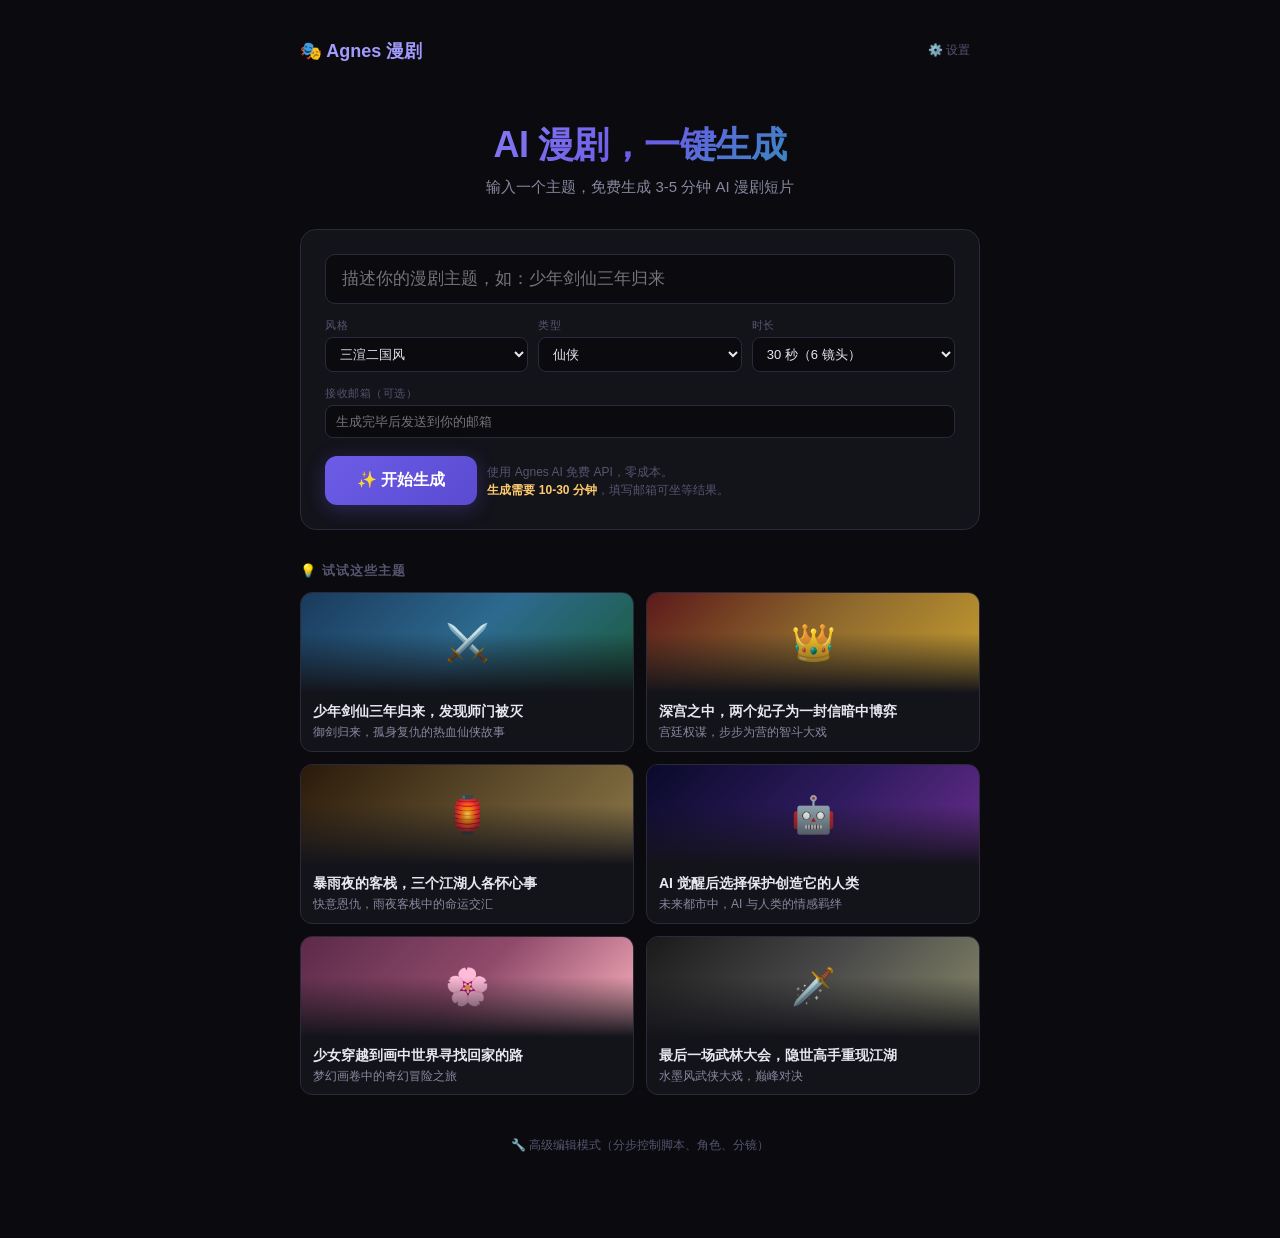
==== commit e3351c2b: "feat: 重新设计首页为简洁一键生成模式 + 优化后端 Vercel 配置处理 - 首页简化为：主题输入 → 风格/类型/时长选择 → 邮箱收集 → 一键生成 - 添加 6 个示例主题卡片（仙侠/宫" ====
--- a/api/index.html
+++ b/api/index.html
@@ -30,552 +30,447 @@
 }
 a { color: var(--accent2); text-decoration: none; }
 button {
-  cursor: pointer;
-  border: none;
-  border-radius: 8px;
-  font-size: 14px;
-  font-family: inherit;
-  transition: all 0.2s;
+  cursor: pointer; border: none; border-radius: 8px;
+  font-size: 14px; font-family: inherit; transition: all 0.2s;
 }
 button:disabled { opacity: 0.4; cursor: not-allowed; }
 input, select, textarea {
-  background: var(--surface2);
-  border: 1px solid var(--border);
-  color: var(--text);
-  border-radius: 6px;
-  padding: 8px 12px;
-  font-size: 14px;
-  font-family: inherit;
-  width: 100%;
-  outline: none;
+  background: var(--surface2); border: 1px solid var(--border);
+  color: var(--text); border-radius: 8px; padding: 10px 14px;
+  font-size: 15px; font-family: inherit; width: 100%; outline: none;
 }
 input:focus, select:focus, textarea:focus {
-  border-color: var(--accent);
-  box-shadow: 0 0 0 2px var(--glow);
+  border-color: var(--accent); box-shadow: 0 0 0 3px var(--glow);
 }
 textarea { resize: vertical; min-height: 60px; }
 
-.app { max-width: 1200px; margin: 0 auto; padding: 20px; }
-
-/* ===== Header ===== */
+.app { max-width: 720px; margin: 0 auto; padding: 20px 20px 60px; }
+
+/* Header */
 header {
-  text-align: center;
-  padding: 30px 0 20px;
-  position: relative;
-}
-header h1 {
-  font-size: 28px;
-  font-weight: 700;
-  background: linear-gradient(135deg, var(--accent2), var(--accent), var(--success));
-  -webkit-background-clip: text;
-  -webkit-text-fill-color: transparent;
-}
-header p { color: var(--text2); margin-top: 6px; font-size: 14px; }
-.header-actions { position: absolute; top: 30px; right: 20px; display:flex; gap:8px }
+  display: flex; justify-content: space-between; align-items: center;
+  padding: 16px 0 8px;
+}
+.logo { font-size: 18px; font-weight: 700; color: var(--accent2); }
+.header-actions { display: flex; gap: 6px; }
 .header-actions button {
-  background: var(--surface2);
-  color: var(--text2);
-  padding: 6px 14px;
-  font-size: 13px;
-}
-.header-actions button:hover { color: var(--text); background: var(--surface3); }
-
-/* ===== Step Tabs ===== */
+  background: transparent; color: var(--text3); padding: 6px 10px; font-size: 12px;
+}
+.header-actions button:hover { color: var(--text); }
+
+/* Hero */
+.hero { text-align: center; padding: 48px 0 32px; }
+.hero h1 {
+  font-size: 36px; font-weight: 800; letter-spacing: -0.5px;
+  background: linear-gradient(135deg, #a29bfe, #6c5ce7, #00b894);
+  -webkit-background-clip: text; -webkit-text-fill-color: transparent;
+  margin-bottom: 8px;
+}
+.hero p { color: var(--text2); font-size: 15px; }
+
+/* Main Input Card */
+.gen-card {
+  background: var(--surface); border: 1px solid var(--border);
+  border-radius: 16px; padding: 24px; margin-bottom: 32px;
+}
+.gen-card .theme-input {
+  font-size: 17px; padding: 14px 16px; border-radius: 10px;
+  background: var(--bg); border: 1px solid var(--border);
+}
+.gen-card .theme-input:focus { border-color: var(--accent); }
+.gen-row {
+  display: flex; gap: 10px; margin-top: 14px; flex-wrap: wrap;
+}
+.gen-row .field { flex: 1; min-width: 100px; }
+.gen-row .field label {
+  display: block; font-size: 11px; color: var(--text3);
+  margin-bottom: 4px; text-transform: uppercase; letter-spacing: 0.5px;
+}
+.gen-row select, .gen-row input {
+  padding: 8px 10px; font-size: 13px; background: var(--bg);
+}
+.gen-actions {
+  display: flex; gap: 10px; margin-top: 18px; align-items: center;
+}
+.btn-generate {
+  background: linear-gradient(135deg, var(--accent), #5a4bd1);
+  color: white; padding: 14px 32px; font-size: 16px; font-weight: 700;
+  border-radius: 12px; flex-shrink: 0;
+  box-shadow: 0 4px 20px var(--glow);
+  transition: all 0.25s;
+}
+.btn-generate:hover:not(:disabled) {
+  transform: translateY(-1px); box-shadow: 0 6px 28px var(--glow);
+}
+.gen-hint {
+  font-size: 12px; color: var(--text3); line-height: 1.5;
+}
+.gen-hint strong { color: var(--warning); font-weight: 600; }
+
+/* Examples */
+.examples-title {
+  font-size: 13px; color: var(--text3); margin-bottom: 12px;
+  text-transform: uppercase; letter-spacing: 1px; font-weight: 600;
+}
+.examples {
+  display: grid; grid-template-columns: 1fr 1fr; gap: 12px;
+  margin-bottom: 40px;
+}
+.example-card {
+  background: var(--surface); border: 1px solid var(--border);
+  border-radius: 12px; overflow: hidden; cursor: pointer;
+  transition: all 0.25s;
+}
+.example-card:hover {
+  border-color: var(--accent); transform: translateY(-2px);
+  box-shadow: 0 8px 24px rgba(0,0,0,0.3);
+}
+.example-thumb {
+  height: 100px; display: flex; align-items: center; justify-content: center;
+  font-size: 36px; position: relative; overflow: hidden;
+}
+.example-thumb::after {
+  content: ''; position: absolute; inset: 0;
+  background: linear-gradient(180deg, transparent 40%, var(--surface));
+}
+.example-info { padding: 10px 12px; }
+.example-info h4 { font-size: 14px; font-weight: 600; margin-bottom: 3px; }
+.example-info p { font-size: 12px; color: var(--text2); line-height: 1.4; }
+
+/* Progress Overlay */
+.overlay {
+  display: none; position: fixed; inset: 0;
+  background: rgba(10,10,15,0.92); z-index: 100;
+  align-items: center; justify-content: center;
+}
+.overlay.show { display: flex; }
+.progress-card {
+  background: var(--surface); border: 1px solid var(--border);
+  border-radius: 20px; padding: 32px; width: 90%; max-width: 520px;
+  max-height: 85vh; overflow-y: auto;
+}
+.progress-card h2 { font-size: 20px; margin-bottom: 6px; }
+.progress-card .subtitle { color: var(--text2); font-size: 13px; margin-bottom: 20px; }
+.step-list { margin-bottom: 16px; }
+.step-item {
+  display: flex; align-items: center; gap: 10px;
+  padding: 10px 0; font-size: 14px; border-bottom: 1px solid var(--border);
+}
+.step-item:last-child { border-bottom: none; }
+.step-icon { font-size: 18px; width: 24px; text-align: center; }
+.step-item.pending { color: var(--text3); }
+.step-item.running { color: var(--accent2); }
+.step-item.done { color: var(--success); }
+.step-item.failed { color: var(--error); }
+.progress-bar {
+  width: 100%; height: 6px; background: var(--surface3);
+  border-radius: 3px; margin: 12px 0; overflow: hidden;
+}
+.progress-bar-fill {
+  height: 100%; background: var(--accent); border-radius: 3px;
+  transition: width 0.6s ease;
+}
+.log-box {
+  background: var(--bg); border-radius: 8px; padding: 12px;
+  max-height: 150px; overflow-y: auto;
+  font-family: 'SF Mono', 'Fira Code', monospace; font-size: 11px;
+  line-height: 1.6; color: var(--text3); white-space: pre-wrap;
+}
+.progress-actions { margin-top: 16px; display: flex; gap: 8px; }
+
+/* Result Card */
+.result-card {
+  background: var(--surface); border: 1px solid var(--success);
+  border-radius: 20px; padding: 32px; width: 90%; max-width: 560px;
+  max-height: 85vh; overflow-y: auto; text-align: center;
+}
+.result-card h2 { color: var(--success); margin-bottom: 16px; }
+.result-card video {
+  width: 100%; max-height: 400px; border-radius: 12px;
+  background: #000; margin-bottom: 16px;
+}
+.result-card .btn-download {
+  background: var(--accent); color: white; padding: 12px 28px;
+  font-size: 15px; font-weight: 600; border-radius: 10px;
+  display: inline-block; text-decoration: none;
+}
+.result-card .btn-download:hover { background: var(--accent2); }
+
+/* Advanced Mode */
+.advanced-toggle {
+  text-align: center; margin-top: 8px; margin-bottom: 24px;
+}
+.advanced-toggle a {
+  font-size: 12px; color: var(--text3); cursor: pointer;
+}
+.advanced-toggle a:hover { color: var(--text2); }
+.advanced-panel { display: none; }
+.advanced-panel.show { display: block; }
+
+/* Modal */
+.modal-overlay {
+  display: none; position: fixed; inset: 0;
+  background: rgba(0,0,0,0.6); z-index: 200;
+  align-items: center; justify-content: center;
+}
+.modal-overlay.show { display: flex; }
+.modal {
+  background: var(--surface); border: 1px solid var(--border);
+  border-radius: 16px; padding: 24px; width: 90%; max-width: 500px;
+}
+.modal h2 { margin-bottom: 14px; font-size: 18px; }
+.modal .form-group { margin-bottom: 12px; }
+.modal .form-group label {
+  display: block; font-size: 12px; color: var(--text2); margin-bottom: 4px;
+}
+
+/* Step Tabs (advanced) */
 .step-tabs {
-  display: flex;
-  gap: 4px;
-  margin: 24px 0 20px;
-  background: var(--surface);
-  border-radius: 12px;
-  padding: 4px;
+  display: flex; gap: 4px; margin-bottom: 20px;
+  background: var(--surface); border-radius: 12px; padding: 4px;
 }
 .step-tab {
-  flex: 1;
-  padding: 14px 16px;
-  text-align: center;
-  border-radius: 10px;
-  background: transparent;
-  color: var(--text2);
-  font-size: 15px;
-  font-weight: 500;
-  transition: all 0.25s;
+  flex: 1; padding: 12px; text-align: center; border-radius: 10px;
+  background: transparent; color: var(--text2); font-size: 14px; font-weight: 500;
 }
 .step-tab:hover { color: var(--text); background: var(--surface2); }
 .step-tab.active {
-  background: var(--accent);
-  color: white;
-  box-shadow: 0 4px 15px var(--glow);
+  background: var(--accent); color: white; box-shadow: 0 4px 15px var(--glow);
 }
 .step-num {
-  display: inline-block;
-  width: 22px;
-  height: 22px;
-  line-height: 22px;
-  border-radius: 50%;
-  background: rgba(255,255,255,0.15);
-  font-size: 12px;
-  margin-right: 6px;
-  text-align: center;
-}
-.step-tab.active .step-num { background: rgba(255,255,255,0.3); }
-
-/* ===== Panels ===== */
-.panel { display: none; }
-.panel.active { display: block; }
-
-/* ===== Card ===== */
+  display: inline-block; width: 20px; height: 20px; line-height: 20px;
+  border-radius: 50%; background: rgba(255,255,255,0.15);
+  font-size: 11px; margin-right: 4px; text-align: center;
+}
+
+/* Card */
 .card {
-  background: var(--surface);
-  border: 1px solid var(--border);
-  border-radius: 12px;
-  padding: 20px;
-  margin-bottom: 16px;
-}
-.card-title {
-  font-size: 16px;
-  font-weight: 600;
-  margin-bottom: 12px;
-  display: flex;
-  align-items: center;
-  gap: 8px;
-}
-
-/* ===== Form Row ===== */
-.form-row {
-  display: flex;
-  gap: 12px;
-  margin-bottom: 12px;
-  align-items: flex-start;
-}
-.form-group { flex: 1; }
-.form-group label {
-  display: block;
-  font-size: 12px;
-  color: var(--text2);
-  margin-bottom: 4px;
-}
-.form-hint {
-  font-size: 11px;
-  color: var(--text3);
-  margin-top: 2px;
-}
-
-/* ===== Buttons ===== */
-.btn-primary {
-  background: var(--accent);
-  color: white;
-  padding: 10px 24px;
-  font-weight: 600;
-}
-.btn-primary:hover { background: var(--accent2); }
-.btn-secondary {
-  background: var(--surface2);
-  color: var(--text);
-  padding: 8px 16px;
-  border: 1px solid var(--border);
-}
-.btn-secondary:hover { background: var(--surface3); }
-.btn-success { background: var(--success); color: white; padding: 8px 16px; }
-.btn-danger { background: var(--error); color: white; padding: 8px 16px; }
-.btn-small { padding: 6px 12px; font-size: 12px; }
-
-/* ===== Character Cards ===== */
-.char-grid {
-  display: grid;
-  grid-template-columns: repeat(auto-fill, minmax(340px, 1fr));
-  gap: 16px;
-}
-.char-card {
-  background: var(--surface2);
-  border: 1px solid var(--border);
-  border-radius: 12px;
-  overflow: hidden;
-  transition: all 0.2s;
-}
-.char-card:hover { border-color: var(--accent); }
-.char-images {
-  display: flex;
-  gap: 4px;
-  padding: 8px;
-  background: var(--bg);
-  min-height: 120px;
-  align-items: center;
-  justify-content: center;
-  flex-wrap: wrap;
-}
-.char-images img {
-  max-height: 140px;
-  border-radius: 6px;
-  object-fit: contain;
-}
-.char-images .no-img {
-  color: var(--text3);
-  font-size: 13px;
-  text-align: center;
-  padding: 30px;
-}
-.char-info { padding: 12px; }
-.char-info h3 { font-size: 16px; margin-bottom: 4px; }
-.char-info .char-detail { color: var(--text2); font-size: 13px; margin-bottom: 8px; }
-.char-actions { display: flex; gap: 6px; }
-
-/* ===== Timeline ===== */
-.timeline {
-  display: flex;
-  flex-direction: column;
-  gap: 12px;
-}
-.scene-row {
-  display: flex;
-  gap: 12px;
-  align-items: stretch;
-  background: var(--surface2);
-  border: 1px solid var(--border);
-  border-radius: 12px;
-  padding: 12px;
-  transition: all 0.2s;
-}
-.scene-row:hover { border-color: var(--accent); }
-.scene-row.dragging { opacity: 0.5; }
-.scene-order {
-  display: flex;
-  flex-direction: column;
-  justify-content: center;
-  align-items: center;
-  min-width: 36px;
-  color: var(--text3);
-  font-size: 18px;
-  font-weight: 700;
-  cursor: grab;
-}
-.scene-order span { font-size: 10px; color: var(--text3); }
-.scene-thumb {
-  width: 100px;
-  min-height: 140px;
-  border-radius: 8px;
-  overflow: hidden;
-  background: var(--bg);
-  display: flex;
-  align-items: center;
-  justify-content: center;
-  flex-shrink: 0;
-}
-.scene-thumb img { width: 100%; object-fit: cover; }
-.scene-thumb .no-thumb { color: var(--text3); font-size: 11px; text-align: center; padding: 8px; }
-.scene-content { flex: 1; min-width: 0; }
-.scene-content h4 { font-size: 14px; margin-bottom: 4px; }
-.scene-meta { color: var(--text2); font-size: 12px; margin-bottom: 6px; }
-.scene-dialogue {
-  font-size: 13px;
-  color: var(--accent2);
-  margin-bottom: 6px;
-}
-.scene-actions { display: flex; gap: 6px; flex-wrap: wrap; }
-.scene-video {
-  width: 120px;
-  flex-shrink: 0;
-  display: flex;
-  align-items: center;
-  justify-content: center;
-  border-radius: 8px;
-  overflow: hidden;
-  background: var(--bg);
-}
-.scene-video video { width: 100%; max-height: 160px; }
-.scene-video .no-video { color: var(--text3); font-size: 11px; text-align: center; padding: 8px; }
-
-/* ===== Progress / Job ===== */
-.job-panel {
-  background: var(--surface2);
-  border: 1px solid var(--border);
-  border-radius: 10px;
-  padding: 16px;
-  margin-top: 16px;
-}
-.job-logs {
-  background: var(--bg);
-  border-radius: 8px;
-  padding: 12px;
-  max-height: 200px;
-  overflow-y: auto;
-  font-family: 'SF Mono', 'Fira Code', monospace;
-  font-size: 12px;
-  line-height: 1.6;
-  color: var(--text2);
-  margin-top: 8px;
-  white-space: pre-wrap;
-}
-.job-status {
-  display: flex;
-  align-items: center;
-  gap: 8px;
-  font-weight: 600;
-}
-.job-status .spinner {
-  width: 16px; height: 16px;
-  border: 2px solid var(--border);
-  border-top-color: var(--accent);
-  border-radius: 50%;
-  animation: spin 0.8s linear infinite;
-}
-@keyframes spin { to { transform: rotate(360deg); } }
-
-/* ===== Modal ===== */
-.modal-overlay {
-  display: none;
-  position: fixed;
-  top: 0; left: 0; right: 0; bottom: 0;
-  background: rgba(0,0,0,0.6);
-  z-index: 100;
-  align-items: center;
-  justify-content: center;
-}
-.modal-overlay.show { display: flex; }
-.modal {
-  background: var(--surface);
-  border: 1px solid var(--border);
-  border-radius: 16px;
-  padding: 24px;
-  width: 90%;
-  max-width: 500px;
-  max-height: 80vh;
-  overflow-y: auto;
-}
-.modal h2 { margin-bottom: 16px; }
-.modal .form-group { margin-bottom: 14px; }
-
-/* ===== Project List ===== */
-.project-list { margin-top: 12px; }
-.project-item {
-  display: flex;
-  align-items: center;
-  justify-content: space-between;
-  padding: 12px 16px;
-  background: var(--surface2);
-  border: 1px solid var(--border);
-  border-radius: 10px;
-  margin-bottom: 8px;
-  cursor: pointer;
-  transition: all 0.2s;
-}
-.project-item:hover { border-color: var(--accent); background: var(--surface3); }
-.project-title { font-weight: 600; font-size: 15px; }
-.project-meta { color: var(--text2); font-size: 12px; margin-top: 2px; }
-.project-badges { display: flex; gap: 4px; }
-.badge {
-  font-size: 10px;
-  padding: 2px 8px;
-  border-radius: 10px;
-  font-weight: 600;
-}
-.badge-yes { background: rgba(0,184,148,0.15); color: var(--success); }
-.badge-no { background: rgba(136,136,160,0.1); color: var(--text3); }
-
-/* ===== Empty State ===== */
-.empty {
-  text-align: center;
-  padding: 60px 20px;
-  color: var(--text2);
-}
-.empty-icon { font-size: 48px; margin-bottom: 12px; }
-.empty p { margin-bottom: 16px; }
-
-/* ===== Auto Mode Progress ===== */
-.auto-progress {
-  margin-top: 16px;
-  background: var(--surface2);
-  border-radius: 12px;
-  padding: 16px;
-}
-.auto-step {
-  display: flex;
-  align-items: center;
-  gap: 10px;
-  padding: 8px 0;
-  font-size: 14px;
-}
-.auto-step .step-icon { font-size: 18px; }
-.auto-step .step-text { flex: 1; }
-.auto-step.pending { color: var(--text3); }
-.auto-step.running { color: var(--accent2); }
-.auto-step.done { color: var(--success); }
-.auto-step.failed { color: var(--error); }
-.auto-bar {
-  width: 100%;
-  height: 6px;
-  background: var(--surface3);
-  border-radius: 3px;
-  margin-top: 12px;
-  overflow: hidden;
-}
-.auto-bar-fill {
-  height: 100%;
-  background: var(--accent);
-  border-radius: 3px;
-  transition: width 0.5s;
-}
-
-/* ===== Scrollbar ===== */
+  background: var(--surface); border: 1px solid var(--border);
+  border-radius: 12px; padding: 18px; margin-bottom: 14px;
+}
+.card-title { font-size: 15px; font-weight: 600; margin-bottom: 10px; }
+
+/* Responsive */
+@media (max-width: 600px) {
+  .hero h1 { font-size: 26px; }
+  .examples { grid-template-columns: 1fr; }
+  .gen-actions { flex-direction: column; }
+  .btn-generate { width: 100%; }
+}
+
 ::-webkit-scrollbar { width: 6px; }
 ::-webkit-scrollbar-track { background: var(--bg); }
 ::-webkit-scrollbar-thumb { background: var(--border); border-radius: 3px; }
-::-webkit-scrollbar-thumb:hover { background: var(--text3); }
+
+@keyframes spin { to { transform: rotate(360deg); } }
 </style>
 </head>
 <body>
 <div class="app">
   <header>
-    <h1>🎭 Agnes 漫剧生成器</h1>
-    <p>免费 AI 漫剧 · 脚本 → 角色 → 成片</p>
+    <div class="logo">🎭 Agnes 漫剧</div>
     <div class="header-actions">
-      <button onclick="openAutoModal()" style="background:var(--accent);color:white">🚀 自动模式</button>
-      <button onclick="openProjectsModal()">📂 项目</button>
       <button onclick="openSettingsModal()">⚙️ 设置</button>
     </div>
   </header>
 
-  <!-- Step Tabs -->
-  <div class="step-tabs">
-    <button class="step-tab active" onclick="switchTab(0)">
-      <span class="step-num">1</span> 脚本管理
-    </button>
-    <button class="step-tab" onclick="switchTab(1)">
-      <span class="step-num">2</span> 人物管理
-    </button>
-    <button class="step-tab" onclick="switchTab(2)">
-      <span class="step-num">3</span> 制作片子
-    </button>
+  <!-- ===== Simple Mode (default) ===== -->
+  <div id="simple-mode">
+    <div class="hero">
+      <h1>AI 漫剧，一键生成</h1>
+      <p>输入一个主题，免费生成 3-5 分钟 AI 漫剧短片</p>
+    </div>
+
+    <div class="gen-card">
+      <input class="theme-input" id="main-theme"
+             placeholder="描述你的漫剧主题，如：少年剑仙三年归来"
+             onkeydown="if(event.key==='Enter') startGenerate()">
+      <div class="gen-row">
+        <div class="field">
+          <label>风格</label>
+          <select id="main-style">
+            <option>三渲二国风</option><option>水墨</option><option>赛博朋克</option><option>日系动漫</option>
+          </select>
+        </div>
+        <div class="field">
+          <label>类型</label>
+          <select id="main-genre">
+            <option>仙侠</option><option>宫斗</option><option>江湖</option><option>都市</option>
+          </select>
+        </div>
+        <div class="field">
+          <label>时长</label>
+          <select id="main-duration">
+            <option value="15">15 秒（3 镜头）</option>
+            <option value="30" selected>30 秒（6 镜头）</option>
+            <option value="60">60 秒（12 镜头）</option>
+          </select>
+        </div>
+      </div>
+      <div class="gen-row">
+        <div class="field" style="flex:2">
+          <label>接收邮箱（可选）</label>
+          <input id="main-email" type="email" placeholder="生成完毕后发送到你的邮箱">
+        </div>
+      </div>
+      <div class="gen-actions">
+        <button class="btn-generate" id="btn-main-gen" onclick="startGenerate()">✨ 开始生成</button>
+        <div class="gen-hint">
+          使用 Agnes AI 免费 API，零成本。<br>
+          <strong>生成需要 10-30 分钟</strong>，填写邮箱可坐等结果。
+        </div>
+      </div>
+    </div>
+
+    <!-- Example Prompts -->
+    <div class="examples-title">💡 试试这些主题</div>
+    <div class="examples" id="example-grid"></div>
+
+    <div class="advanced-toggle">
+      <a onclick="toggleAdvanced()">🔧 高级编辑模式（分步控制脚本、角色、分镜）</a>
+    </div>
   </div>
 
-  <!-- Panel 0: Script -->
-  <div class="panel active" id="panel-0">
-    <div id="script-empty" class="empty">
-      <div class="empty-icon">📝</div>
-      <p>先创建一个项目，生成你的漫剧脚本</p>
-      <button class="btn-primary" onclick="openNewProjectModal()">+ 新建项目</button>
-    </div>
-    <div id="script-editor" style="display:none">
-      <div class="card">
-        <div class="card-title">📋 脚本参数</div>
-        <div class="form-row">
-          <div class="form-group">
-            <label>主题</label>
-            <input id="s-theme" placeholder="如：少年剑仙归来">
+  <!-- ===== Advanced Mode (hidden by default) ===== -->
+  <div id="advanced-mode" style="display:none">
+    <div class="advanced-toggle" style="margin-top:0; margin-bottom:16px">
+      <a onclick="toggleAdvanced()">← 返回简洁模式</a>
+    </div>
+
+    <div class="step-tabs">
+      <button class="step-tab active" onclick="switchTab(0)">
+        <span class="step-num">1</span> 脚本管理
+      </button>
+      <button class="step-tab" onclick="switchTab(1)">
+        <span class="step-num">2</span> 人物管理
+      </button>
+      <button class="step-tab" onclick="switchTab(2)">
+        <span class="step-num">3</span> 制作片子
+      </button>
+    </div>
+
+    <!-- Panel 0: Script -->
+    <div class="advanced-panel show" id="panel-0">
+      <div id="script-empty" style="text-align:center; padding:50px 20px; color:var(--text2)">
+        <div style="font-size:40px; margin-bottom:10px">📝</div>
+        <p>先创建一个项目，生成你的漫剧脚本</p>
+        <button style="background:var(--accent); color:white; padding:10px 24px; font-weight:600; margin-top:12px" onclick="openNewProjectModal()">+ 新建项目</button>
+      </div>
+      <div id="script-editor" style="display:none">
+        <div class="card">
+          <div class="card-title">📋 脚本参数</div>
+          <div class="gen-row">
+            <div class="field" style="flex:2"><label>主题</label><input id="s-theme"></div>
+            <div class="field"><label>风格</label>
+              <select id="s-style"><option>三渲二国风</option><option>水墨</option><option>赛博朋克</option><option>日系动漫</option></select>
+            </div>
+            <div class="field"><label>类型</label>
+              <select id="s-genre"><option>仙侠</option><option>宫斗</option><option>江湖</option><option>都市</option></select>
+            </div>
           </div>
-          <div class="form-group" style="max-width:150px">
-            <label>风格</label>
-            <select id="s-style">
-              <option>三渲二国风</option><option>水墨</option><option>赛博朋克</option><option>日系动漫</option>
-            </select>
+          <div class="gen-row">
+            <div class="field"><label>总时长(秒)</label><input id="s-duration" type="number" value="15" min="5" max="300"></div>
+            <div class="field"><label>单镜头(秒)</label>
+              <select id="s-scene-dur"><option value="5">5</option><option value="10">10</option><option value="15">15</option></select>
+            </div>
+            <div class="field"><label>镜头数</label><input id="s-scene-count" type="number" value="3" min="1" max="20"></div>
+            <div class="field" style="display:flex; align-items:flex-end">
+              <button style="background:var(--accent); color:white; padding:8px 16px; font-weight:600" id="btn-gen-script" onclick="generateScript()">✨ 生成脚本</button>
+            </div>
           </div>
-          <div class="form-group" style="max-width:120px">
-            <label>类型</label>
-            <select id="s-genre">
-              <option>仙侠</option><option>宫斗</option><option>江湖</option><option>都市</option>
-            </select>
+        </div>
+        <div id="script-content" style="display:none">
+          <div class="card">
+            <div class="card-title">🎬 <span id="script-title"></span>
+              <span style="flex:1"></span>
+              <button style="background:var(--surface2); color:var(--text); padding:6px 12px; border:1px solid var(--border)" onclick="saveScript()">💾 保存</button>
+            </div>
           </div>
-        </div>
-        <div class="form-row">
-          <div class="form-group" style="max-width:100px">
-            <label>总时长(秒)</label>
-            <input id="s-duration" type="number" value="15" min="5" max="300" oninput="onScriptParamChange()">
+          <div class="card">
+            <div class="card-title">👥 角色 <span style="flex:1"></span>
+              <button style="background:var(--surface2); color:var(--text); padding:6px 12px; border:1px solid var(--border)" onclick="addCharacter()">+ 添加</button>
+            </div>
+            <div id="script-characters"></div>
           </div>
-          <div class="form-group" style="max-width:100px">
-            <label>单镜头(秒)</label>
-            <select id="s-scene-dur" onchange="onScriptParamChange()">
-              <option value="5">5</option><option value="10">10</option><option value="15">15</option>
-            </select>
+          <div class="card">
+            <div class="card-title">🎬 场景 <span style="flex:1"></span>
+              <button style="background:var(--surface2); color:var(--text); padding:6px 12px; border:1px solid var(--border)" onclick="addScene()">+ 添加</button>
+            </div>
+            <div id="script-scenes"></div>
           </div>
-          <div class="form-group" style="max-width:100px">
-            <label>镜头数</label>
-            <input id="s-scene-count" type="number" value="3" min="1" max="20" oninput="onSceneCountChange()">
-            <div class="form-hint" id="s-scene-count-hint">= 总时长 / 单镜头</div>
+        </div>
+        <div id="script-job" style="display:none; background:var(--surface2); border-radius:10px; padding:14px; margin-top:14px"></div>
+      </div>
+    </div>
+
+    <!-- Panel 1: Characters -->
+    <div class="advanced-panel" id="panel-1">
+      <div id="chars-empty" style="text-align:center; padding:50px 20px; color:var(--text2)">
+        <div style="font-size:40px; margin-bottom:10px">🎨</div><p>请先在第一步生成脚本</p>
+      </div>
+      <div id="chars-content" style="display:none">
+        <div style="margin-bottom:14px">
+          <button style="background:var(--accent); color:white; padding:10px 20px; font-weight:600" onclick="generateAllCharacters()">🎨 生成全部角色卡</button>
+        </div>
+        <div id="char-grid" style="display:grid; grid-template-columns:repeat(auto-fill,minmax(300px,1fr)); gap:14px"></div>
+      </div>
+      <div id="chars-job" style="display:none; background:var(--surface2); border-radius:10px; padding:14px; margin-top:14px"></div>
+    </div>
+
+    <!-- Panel 2: Production -->
+    <div class="advanced-panel" id="panel-2">
+      <div id="prod-empty" style="text-align:center; padding:50px 20px; color:var(--text2)">
+        <div style="font-size:40px; margin-bottom:10px">🎬</div><p>请先完成前两步</p>
+      </div>
+      <div id="prod-content" style="display:none">
+        <div style="display:flex; gap:8px; margin-bottom:14px; flex-wrap:wrap">
+          <button style="background:var(--accent); color:white; padding:8px 16px" onclick="generateAllStoryboard()">🖼️ 生成分镜</button>
+          <button style="background:var(--accent); color:white; padding:8px 16px" onclick="generateAllVideos()">📹 生成视频</button>
+          <button style="background:var(--success); color:white; padding:8px 16px" onclick="renderFinal()">🎬 拼接成片</button>
+        </div>
+        <div id="timeline" style="display:flex; flex-direction:column; gap:10px"></div>
+        <div id="final-preview" style="display:none; margin-top:16px">
+          <div class="card">
+            <div class="card-title">🎉 成片预览</div>
+            <video id="final-video" controls style="width:100%; max-height:400px; border-radius:8px; background:#000"></video>
+            <a id="final-download" style="margin-top:8px; display:inline-block; background:var(--accent); color:white; padding:8px 16px; border-radius:8px; text-decoration:none" download>⬇️ 下载成片</a>
           </div>
-          <div class="form-group" style="max-width:80px; display:flex; align-items:flex-end">
-            <button class="btn-primary" id="btn-gen-script" onclick="generateScript()">✨ 生成脚本</button>
-          </div>
-        </div>
-      </div>
-
-      <div id="script-content" style="display:none">
-        <div class="card">
-          <div class="card-title">🎬 <span id="script-title"></span>
-            <span style="flex:1"></span>
-            <button class="btn-secondary btn-small" onclick="saveScript()">💾 保存修改</button>
-          </div>
-        </div>
-
-        <!-- Characters Section -->
-        <div class="card">
-          <div class="card-title">👥 角色
-            <span style="flex:1"></span>
-            <button class="btn-secondary btn-small" onclick="addCharacter()">+ 添加角色</button>
-          </div>
-          <div id="script-characters"></div>
-        </div>
-
-        <!-- Scenes Section -->
-        <div class="card">
-          <div class="card-title">🎬 场景
-            <span style="flex:1"></span>
-            <button class="btn-secondary btn-small" onclick="addScene()">+ 添加场景</button>
-          </div>
-          <div id="script-scenes"></div>
-        </div>
-      </div>
-
-      <div id="script-job" class="job-panel" style="display:none"></div>
+        </div>
+      </div>
+      <div id="prod-job" style="display:none; background:var(--surface2); border-radius:10px; padding:14px; margin-top:14px"></div>
     </div>
   </div>
-
-  <!-- Panel 1: Characters -->
-  <div class="panel" id="panel-1">
-    <div id="chars-empty" class="empty">
-      <div class="empty-icon">🎨</div>
-      <p>请先在第一步生成脚本</p>
-    </div>
-    <div id="chars-content" style="display:none">
-      <div style="display:flex; gap:8px; margin-bottom:16px">
-        <button class="btn-primary" id="btn-gen-all-chars" onclick="generateAllCharacters()">🎨 生成全部角色卡</button>
-      </div>
-      <div class="char-grid" id="char-grid"></div>
-    </div>
-    <div id="chars-job" class="job-panel" style="display:none"></div>
+</div>
+
+<!-- Progress Overlay -->
+<div class="overlay" id="overlay-progress">
+  <div class="progress-card">
+    <h2 id="progress-title">正在生成漫剧...</h2>
+    <div class="subtitle" id="progress-subtitle">请耐心等待，AI 正在创作中</div>
+    <div class="step-list" id="progress-steps">
+      <div class="step-item pending" data-step="1"><span class="step-icon">⏳</span> 生成剧本脚本</div>
+      <div class="step-item pending" data-step="2"><span class="step-icon">⏳</span> 生成角色三联卡</div>
+      <div class="step-item pending" data-step="3"><span class="step-icon">⏳</span> 生成分镜关键帧</div>
+      <div class="step-item pending" data-step="4"><span class="step-icon">⏳</span> 图生视频片段</div>
+      <div class="step-item pending" data-step="5"><span class="step-icon">⏳</span> 拼接成片</div>
+    </div>
+    <div class="progress-bar"><div class="progress-bar-fill" id="progress-bar" style="width:0%"></div></div>
+    <div class="log-box" id="progress-logs"></div>
+    <div class="progress-actions">
+      <button style="background:var(--surface2); color:var(--text); padding:8px 16px; border:1px solid var(--border)" onclick="closeOverlay()">后台运行</button>
+    </div>
   </div>
-
-  <!-- Panel 2: Production -->
-  <div class="panel" id="panel-2">
-    <div id="prod-empty" class="empty">
-      <div class="empty-icon">🎬</div>
-      <p>请先完成前两步</p>
-    </div>
-    <div id="prod-content" style="display:none">
-      <div style="display:flex; gap:8px; margin-bottom:16px; flex-wrap:wrap">
-        <button class="btn-primary" id="btn-gen-all-sb" onclick="generateAllStoryboard()">🖼️ 生成分镜</button>
-        <button class="btn-primary" id="btn-gen-all-vid" onclick="generateAllVideos()">📹 生成视频</button>
-        <button class="btn-success" id="btn-render" onclick="renderFinal()">🎬 拼接成片</button>
-        <span style="flex:1"></span>
-        <label style="display:flex; align-items:center; gap:4px; font-size:13px; color:var(--text2)">
-          <input type="checkbox" id="prod-tts" checked> TTS
-        </label>
-        <label style="display:flex; align-items:center; gap:4px; font-size:13px; color:var(--text2)">
-          <input type="checkbox" id="prod-sfx" checked> 音效
-        </label>
-      </div>
-      <div class="timeline" id="timeline"></div>
-
-      <!-- Final Preview -->
-      <div id="final-preview" style="display:none; margin-top:20px">
-        <div class="card">
-          <div class="card-title">🎉 成片预览</div>
-          <video id="final-video" controls style="width:100%; max-height:500px; border-radius:8px; background:#000"></video>
-          <div style="margin-top:8px; display:flex; gap:8px">
-            <a id="final-download" class="btn-secondary" download>⬇️ 下载</a>
-          </div>
-        </div>
-      </div>
-    </div>
-    <div id="prod-job" class="job-panel" style="display:none"></div>
+</div>
+
+<!-- Result Overlay -->
+<div class="overlay" id="overlay-result">
+  <div class="result-card">
+    <h2>🎉 漫剧生成完成！</h2>
+    <video id="result-video" controls></video>
+    <div>
+      <a id="result-download" class="btn-download" download>⬇️ 下载成片</a>
+      <button style="background:var(--surface2); color:var(--text); padding:12px 24px; border:1px solid var(--border); margin-left:8px" onclick="closeResult()">关闭</button>
+    </div>
   </div>
 </div>
 
@@ -595,230 +490,121 @@
       </div>
     </div>
     <div style="display:flex; gap:8px; margin-top:12px">
-      <button class="btn-primary" onclick="saveSettings()">保存</button>
-      <button class="btn-secondary" onclick="testApiKey()">测试</button>
-      <button class="btn-secondary" onclick="closeModal('modal-settings')">取消</button>
+      <button style="background:var(--accent); color:white; padding:8px 16px; font-weight:600" onclick="saveSettings()">保存</button>
+      <button style="background:var(--surface2); color:var(--text); padding:8px 16px; border:1px solid var(--border)" onclick="testApiKey()">测试</button>
+      <button style="background:var(--surface2); color:var(--text); padding:8px 16px; border:1px solid var(--border)" onclick="closeModal('modal-settings')">取消</button>
     </div>
     <div id="settings-msg" style="margin-top:8px; font-size:13px"></div>
   </div>
 </div>
 
-<!-- New Project Modal -->
+<!-- New Project Modal (advanced) -->
 <div class="modal-overlay" id="modal-newproject">
   <div class="modal">
     <h2>📝 新建项目</h2>
+    <div class="form-group"><label>主题</label><input id="np-theme"></div>
+    <div class="gen-row">
+      <div class="field"><label>风格</label>
+        <select id="np-style"><option>三渲二国风</option><option>水墨</option><option>赛博朋克</option><option>日系动漫</option></select>
+      </div>
+      <div class="field"><label>类型</label>
+        <select id="np-genre"><option>仙侠</option><option>宫斗</option><option>江湖</option><option>都市</option></select>
+      </div>
+    </div>
+    <div class="gen-row">
+      <div class="field"><label>总时长(秒)</label><input id="np-duration" type="number" value="15" min="5" max="300"></div>
+      <div class="field"><label>单镜头(秒)</label>
+        <select id="np-scenedur"><option value="5">5</option><option value="10">10</option><option value="15">15</option></select>
+      </div>
+      <div class="field"><label>镜头数</label><input id="np-scenecount" type="number" value="3" min="1" max="20"></div>
+    </div>
     <div class="form-group">
-      <label>主题</label>
-      <input id="np-theme" placeholder="如：少年剑仙归来">
-    </div>
-    <div class="form-row">
-      <div class="form-group">
-        <label>风格</label>
-        <select id="np-style">
-          <option>三渲二国风</option><option>水墨</option><option>赛博朋克</option><option>日系动漫</option>
-        </select>
-      </div>
-      <div class="form-group">
-        <label>类型</label>
-        <select id="np-genre">
-          <option>仙侠</option><option>宫斗</option><option>江湖</option><option>都市</option>
-        </select>
-      </div>
-    </div>
-    <div class="form-row">
-      <div class="form-group">
-        <label>总时长(秒)</label>
-        <input id="np-duration" type="number" value="15" min="5" max="300" oninput="onNpParamChange()">
-      </div>
-      <div class="form-group">
-        <label>单镜头(秒)</label>
-        <select id="np-scenedur" onchange="onNpParamChange()">
-          <option value="5">5</option><option value="10">10</option><option value="15">15</option>
-        </select>
-      </div>
-      <div class="form-group">
-        <label>镜头数</label>
-        <input id="np-scenecount" type="number" value="3" min="1" max="20">
-        <div class="form-hint" id="np-scenecount-hint"></div>
-      </div>
-    </div>
-    <div class="form-group">
-      <label>接收邮箱 <span style="color:var(--text2); font-size:12px">（可选，生成完毕后将视频发送到邮箱）</span></label>
+      <label>接收邮箱 <span style="color:var(--text2); font-size:12px">（可选）</span></label>
       <input id="np-email" type="email" placeholder="your@email.com">
     </div>
     <div style="display:flex; gap:8px; margin-top:12px">
-      <button class="btn-primary" onclick="createProject()">创建并生成脚本</button>
-      <button class="btn-secondary" onclick="closeModal('modal-newproject')">取消</button>
+      <button style="background:var(--accent); color:white; padding:8px 20px; font-weight:600" onclick="createProject()">创建并生成脚本</button>
+      <button style="background:var(--surface2); color:var(--text); padding:8px 16px; border:1px solid var(--border)" onclick="closeModal('modal-newproject')">取消</button>
     </div>
   </div>
 </div>
 
-<!-- Projects Modal -->
-<div class="modal-overlay" id="modal-projects">
-  <div class="modal" style="max-width:600px">
-    <h2>📂 我的项目</h2>
-    <div id="projects-list" class="project-list"></div>
-    <div style="margin-top:12px; display:flex; gap:8px">
-      <button class="btn-secondary" onclick="closeModal('modal-projects')">关闭</button>
-      <button class="btn-primary" onclick="closeModal('modal-projects');openNewProjectModal()">+ 新建</button>
-    </div>
-  </div>
-</div>
-
-<!-- Edit Character Modal -->
-<div class="modal-overlay" id="modal-editchar">
-  <div class="modal">
-    <h2>✏️ 编辑角色</h2>
-    <input type="hidden" id="ec-id">
-    <div class="form-group"><label>名称</label><input id="ec-name"></div>
-    <div class="form-group"><label>外观描述</label><textarea id="ec-visual" rows="3"></textarea></div>
-    <div class="form-group"><label>性格</label><input id="ec-personality"></div>
-    <div class="form-group"><label>年龄</label><input id="ec-age"></div>
-    <div style="display:flex; gap:8px; margin-top:12px">
-      <button class="btn-primary" onclick="saveCharacterEdit()">保存</button>
-      <button class="btn-secondary" onclick="closeModal('modal-editchar')">取消</button>
-    </div>
-  </div>
-</div>
-
-<!-- Edit Scene Modal -->
-<div class="modal-overlay" id="modal-editscene">
-  <div class="modal" style="max-width:600px">
-    <h2>✏️ 编辑场景</h2>
-    <input type="hidden" id="es-id">
-    <div class="form-row">
-      <div class="form-group"><label>场景ID</label><input id="es-sid" readonly></div>
-      <div class="form-group"><label>地点</label><input id="es-location"></div>
-      <div class="form-group"><label>时间</label><input id="es-time"></div>
-    </div>
-    <div class="form-group"><label>画面动作</label><textarea id="es-action" rows="2"></textarea></div>
-    <div class="form-row">
-      <div class="form-group"><label>镜头</label><input id="es-camera"></div>
-      <div class="form-group"><label>氛围</label><input id="es-mood"></div>
-    </div>
-    <div class="form-group"><label>出场角色(逗号分隔ID)</label><input id="es-chars"></div>
-    <div class="form-group">
-      <label>对白</label>
-      <div class="edit-dialogue" id="es-dialogue"></div>
-      <button class="btn-secondary btn-small" style="margin-top:6px" onclick="addDialogueLine()">+ 添加对白</button>
-    </div>
-    <div style="display:flex; gap:8px; margin-top:12px">
-      <button class="btn-primary" onclick="saveSceneEdit()">保存</button>
-      <button class="btn-secondary" onclick="closeModal('modal-editscene')">取消</button>
-    </div>
-  </div>
-</div>
-
-<!-- Auto Mode Modal -->
-<div class="modal-overlay" id="modal-auto">
-  <div class="modal" style="max-width:520px">
-    <h2>🚀 自动模式</h2>
-    <p style="color:var(--text2); font-size:13px; margin-bottom:16px">输入主题，自动执行全部步骤：生成脚本 → 角色卡 → 分镜 → 视频 → 成片</p>
-    <div class="form-group">
-      <label>主题</label>
-      <input id="auto-theme" placeholder="如：少年剑仙归来" onkeydown="if(event.key===&apos;Enter&apos;) startAutoMode()">
-    </div>
-    <div class="form-row">
-      <div class="form-group">
-        <label>风格</label>
-        <select id="auto-style">
-          <option>三渲二国风</option><option>水墨</option><option>赛博朋克</option><option>日系动漫</option>
-        </select>
-      </div>
-      <div class="form-group">
-        <label>类型</label>
-        <select id="auto-genre">
-          <option>仙侠</option><option>宫斗</option><option>江湖</option><option>都市</option>
-        </select>
-      </div>
-    </div>
-    <div class="form-row">
-      <div class="form-group">
-        <label>总时长(秒)</label>
-        <input id="auto-duration" type="number" value="60" min="5" max="300" oninput="onAutoParamChange()">
-      </div>
-      <div class="form-group">
-        <label>单镜头(秒)</label>
-        <select id="auto-scenedur" onchange="onAutoParamChange()">
-          <option value="5" selected>5</option><option value="10">10</option><option value="15">15</option>
-        </select>
-      </div>
-      <div class="form-group">
-        <label>镜头数</label>
-        <input id="auto-scenecount" type="number" value="12" min="1" max="20">
-      </div>
-    </div>
-    <div class="form-group">
-      <label>接收邮箱 <span style="color:var(--text2); font-size:12px">（可选，生成完毕后将视频发送到邮箱）</span></label>
-      <input id="auto-email" type="email" placeholder="your@email.com">
-    </div>
-    <div style="display:flex; gap:8px; margin-top:12px">
-      <button class="btn-primary" id="btn-start-auto" onclick="startAutoMode()">🚀 开始生成</button>
-      <button class="btn-secondary" onclick="closeModal(&apos;modal-auto&apos;)">取消</button>
-    </div>
-    <div class="auto-progress" id="auto-progress" style="display:none">
-      <div class="auto-step" id="auto-step1"><span class="step-icon">⏳</span><span class="step-text">生成脚本...</span></div>
-      <div class="auto-step" id="auto-step2"><span class="step-icon">⏳</span><span class="step-text">生成角色卡...</span></div>
-      <div class="auto-step" id="auto-step3"><span class="step-icon">⏳</span><span class="step-text">生成分镜...</span></div>
-      <div class="auto-step" id="auto-step4"><span class="step-icon">⏳</span><span class="step-text">生成视频...</span></div>
-      <div class="auto-step" id="auto-step5"><span class="step-icon">⏳</span><span class="step-text">拼接成片...</span></div>
-      <div class="auto-bar"><div class="auto-bar-fill" id="auto-bar-fill" style="width:0%"></div></div>
-      <div id="auto-logs" class="job-logs" style="margin-top:8px"></div>
-    </div>
-  </div>
-</div>
-
 <script>
-// ===== State =====
-let currentProject = null;
-let script = null;
-let meta = null;
-let charManifest = {};
-let sbManifest = {};
-let activeJobs = {};
-
+// ===== Example Prompts =====
+const EXAMPLES = [
+  {
+    theme: '少年剑仙三年归来，发现师门被灭',
+    style: '三渲二国风', genre: '仙侠', duration: 30,
+    emoji: '⚔️', gradient: 'linear-gradient(135deg, #1a3a5c, #2d6a8f, #1a5c3a)',
+    desc: '御剑归来，孤身复仇的热血仙侠故事'
+  },
+  {
+    theme: '深宫之中，两个妃子为一封信暗中博弈',
+    style: '水墨', genre: '宫斗', duration: 30,
+    emoji: '👑', gradient: 'linear-gradient(135deg, #5c1a1a, #8f6a2d, #c9a030)',
+    desc: '宫廷权谋，步步为营的智斗大戏'
+  },
+  {
+    theme: '暴雨夜的客栈，三个江湖人各怀心事',
+    style: '三渲二国风', genre: '江湖', duration: 30,
+    emoji: '🏮', gradient: 'linear-gradient(135deg, #2a1a0a, #5c4a2a, #8f7a4a)',
+    desc: '快意恩仇，雨夜客栈中的命运交汇'
+  },
+  {
+    theme: 'AI 觉醒后选择保护创造它的人类',
+    style: '赛博朋克', genre: '都市', duration: 30,
+    emoji: '🤖', gradient: 'linear-gradient(135deg, #0a0a2a, #2d1a5c, #6a2d8f)',
+    desc: '未来都市中，AI 与人类的情感羁绊'
+  },
+  {
+    theme: '少女穿越到画中世界寻找回家的路',
+    style: '日系动漫', genre: '仙侠', duration: 30,
+    emoji: '🌸', gradient: 'linear-gradient(135deg, #5c2a4a, #8f4a6a, #ffb6c1)',
+    desc: '梦幻画卷中的奇幻冒险之旅'
+  },
+  {
+    theme: '最后一场武林大会，隐世高手重现江湖',
+    style: '水墨', genre: '江湖', duration: 30,
+    emoji: '🗡️', gradient: 'linear-gradient(135deg, #1a1a1a, #4a4a4a, #8a8a6a)',
+    desc: '水墨风武侠大戏，巅峰对决'
+  },
+];
+
+// Render example cards
+document.addEventListener('DOMContentLoaded', () => {
+  const grid = document.getElementById('example-grid');
+  grid.innerHTML = EXAMPLES.map((ex, i) => `
+    <div class="example-card" onclick="fillExample(${i})">
+      <div class="example-thumb" style="background:${ex.gradient}">${ex.emoji}</div>
+      <div class="example-info">
+        <h4>${ex.theme}</h4>
+        <p>${ex.desc}</p>
+      </div>
+    </div>
+  `).join('');
+
+  // Auto-load most recent project in advanced mode
+  api('/api/projects').then(data => {
+    if (data.projects && data.projects.length > 0) {
+      loadProject(data.projects[0].id);
+    }
+  }).catch(() => {});
+});
+
+function fillExample(i) {
+  const ex = EXAMPLES[i];
+  document.getElementById('main-theme').value = ex.theme;
+  document.getElementById('main-style').value = ex.style;
+  document.getElementById('main-genre').value = ex.genre;
+  document.getElementById('main-duration').value = ex.duration;
+  document.getElementById('main-theme').focus();
+}
+
+// ===== API =====
 const API = '';
-
-// ===== Scene count calculation =====
-function calcSceneCount(duration, sceneDur) {
-  return Math.max(1, Math.round(duration / sceneDur));
-}
-
-function onScriptParamChange() {
-  const dur = parseInt(document.getElementById('s-duration').value) || 15;
-  const sd = parseInt(document.getElementById('s-scene-dur').value) || 5;
-  const cnt = calcSceneCount(dur, sd);
-  document.getElementById('s-scene-count').value = cnt;
-  document.getElementById('s-scene-count-hint').textContent = `= ${dur}s / ${sd}s`;
-}
-
-function onSceneCountChange() {
-  // User manually set scene count - update hint
-  const dur = parseInt(document.getElementById('s-duration').value) || 15;
-  const sd = parseInt(document.getElementById('s-scene-dur').value) || 5;
-  const cnt = parseInt(document.getElementById('s-scene-count').value) || 3;
-  document.getElementById('s-scene-count-hint').textContent = `= ${dur}s / ${sd}s = ${cnt} 镜头`;
-}
-
-function onNpParamChange() {
-  const dur = parseInt(document.getElementById('np-duration').value) || 15;
-  const sd = parseInt(document.getElementById('np-scenedur').value) || 5;
-  const cnt = calcSceneCount(dur, sd);
-  document.getElementById('np-scenecount').value = cnt;
-  document.getElementById('np-scenecount-hint').textContent = `= ${dur}s / ${sd}s`;
-}
-
-function onAutoParamChange() {
-  const dur = parseInt(document.getElementById('auto-duration').value) || 15;
-  const sd = parseInt(document.getElementById('auto-scenedur').value) || 5;
-  const cnt = calcSceneCount(dur, sd);
-  document.getElementById('auto-scenecount').value = cnt;
-}
-
-// ===== API helpers =====
 async function api(path, opts = {}) {
   const res = await fetch(API + path, {
-    headers: { 'Content-Type': 'application/json', ...(opts.headers || {}) },
+    headers: { 'Content-Type': 'application/json' },
     method: opts.method || 'GET',
     body: opts.body ? JSON.stringify(opts.body) : undefined,
   });
@@ -829,15 +615,177 @@
   return res.json();
 }
 
-// ===== Tab switching =====
+// ===== Simple Mode: Generate =====
+let currentGenProjectId = null;
+let currentGenJobId = null;
+
+async function startGenerate() {
+  const theme = document.getElementById('main-theme').value.trim();
+  if (!theme) return alert('请输入主题');
+
+  const btn = document.getElementById('btn-main-gen');
+  btn.disabled = true;
+
+  try {
+    const body = {
+      theme,
+      style: document.getElementById('main-style').value,
+      genre: document.getElementById('main-genre').value,
+      duration: parseInt(document.getElementById('main-duration').value) || 30,
+      scene_duration: 5,
+      n_scenes: parseInt(document.getElementById('main-duration').value) / 5,
+      email: document.getElementById('main-email').value.trim(),
+      enable_tts: true,
+      enable_sfx: true,
+    };
+
+    // Create project
+    const proj = await api('/api/projects', { method: 'POST', body });
+    currentGenProjectId = proj.id;
+
+    // Show progress overlay
+    showProgress();
+
+    // Start auto mode
+    const data = await api(`/api/projects/${proj.id}/auto`, { method: 'POST' });
+    currentGenJobId = data.job_id;
+    pollAutoJob(data.job_id);
+  } catch (e) {
+    alert('启动失败：' + e.message);
+    btn.disabled = false;
+  }
+}
+
+// ===== Progress Overlay =====
+function showProgress() {
+  document.getElementById('overlay-progress').classList.add('show');
+  document.querySelectorAll('#progress-steps .step-item').forEach(el => {
+    el.className = 'step-item pending';
+    el.querySelector('.step-icon').textContent = '⏳';
+  });
+  document.getElementById('progress-bar').style.width = '0%';
+  document.getElementById('progress-logs').textContent = '';
+}
+
+function closeOverlay() {
+  document.getElementById('overlay-progress').classList.remove('show');
+}
+
+function setStep(step, status) {
+  const el = document.querySelector(`#progress-steps .step-item[data-step="${step}"]`);
+  if (!el) return;
+  el.className = `step-item ${status}`;
+  const icon = el.querySelector('.step-icon');
+  if (status === 'running') icon.textContent = '⏳';
+  else if (status === 'done') icon.textContent = '✅';
+  else if (status === 'failed') icon.textContent = '❌';
+}
+
+function pollAutoJob(jobId) {
+  const interval = setInterval(async () => {
+    try {
+      const job = await api(`/api/jobs/${jobId}`);
+      const logs = job.logs || [];
+      document.getElementById('progress-logs').textContent = logs.slice(-30).join('\n');
+
+      const logText = logs.join('\n');
+      if (logText.includes('Step 1') || logText.includes('脚本')) setStep(1, 'running');
+      if (logText.includes('剧本') && (logText.includes('完成') || logText.includes('✅'))) setStep(1, 'done');
+      if (logText.includes('Step 2') || logText.includes('角色')) setStep(2, 'running');
+      if (logText.includes('角色') && logText.includes('完成')) setStep(2, 'done');
+      if (logText.includes('Step 3') || logText.includes('分镜')) setStep(3, 'running');
+      if (logText.includes('分镜') && logText.includes('完成')) setStep(3, 'done');
+      if (logText.includes('Step 4') || logText.includes('视频')) setStep(4, 'running');
+      if (logText.includes('视频') && logText.includes('完成')) setStep(4, 'done');
+      if (logText.includes('Step 5') || logText.includes('拼接') || logText.includes('Render')) setStep(5, 'running');
+      if (logText.includes('完成') && logText.includes('All steps')) setStep(5, 'done');
+
+      let doneCount = 0;
+      for (let i = 1; i <= 5; i++) {
+        if (document.querySelector(`[data-step="${i}"]`).classList.contains('done')) doneCount++;
+      }
+      document.getElementById('progress-bar').style.width = `${(doneCount / 5) * 100}%`;
+
+      if (job.status === 'done') {
+        clearInterval(interval);
+        setStep(5, 'done');
+        document.getElementById('progress-bar').style.width = '100%';
+        document.getElementById('btn-main-gen').disabled = false;
+        // Show result
+        setTimeout(() => {
+          closeOverlay();
+          showResult(job.result);
+        }, 1500);
+      } else if (job.status === 'failed') {
+        clearInterval(interval);
+        document.getElementById('btn-main-gen').disabled = false;
+        for (let i = 1; i <= 5; i++) {
+          const el = document.querySelector(`[data-step="${i}"]`);
+          if (!el.classList.contains('done') && !el.classList.contains('failed'))
+            setStep(i, 'failed');
+        }
+      }
+    } catch (e) { clearInterval(interval); }
+  }, 2500);
+}
+
+function showResult(videoPath) {
+  if (!videoPath) {
+    alert('生成完成但未找到成片文件，请切换到高级编辑模式查看');
+    return;
+  }
+  // Try to serve the video from the project files API
+  const projId = currentGenProjectId;
+  const urls = [
+    `${API}/api/project-files/${projId}/final_with_audio.mp4`,
+    `${API}/api/project-files/${projId}/final.mp4`,
+  ];
+
+  function tryUrl(i) {
+    if (i >= urls.length) {
+      alert('成片文件未找到');
+      return;
+    }
+    fetch(urls[i], { method: 'HEAD' }).then(r => {
+      if (r.ok) {
+        document.getElementById('result-video').src = urls[i];
+        document.getElementById('result-download').href = urls[i];
+        document.getElementById('overlay-result').classList.add('show');
+      } else {
+        tryUrl(i + 1);
+      }
+    }).catch(() => tryUrl(i + 1));
+  }
+  tryUrl(0);
+}
+
+function closeResult() {
+  document.getElementById('overlay-result').classList.remove('show');
+  document.getElementById('result-video').pause();
+}
+
+// ===== Advanced Mode Toggle =====
+function toggleAdvanced() {
+  const simple = document.getElementById('simple-mode');
+  const adv = document.getElementById('advanced-mode');
+  if (adv.style.display === 'none') {
+    simple.style.display = 'none';
+    adv.style.display = 'block';
+  } else {
+    simple.style.display = 'block';
+    adv.style.display = 'none';
+  }
+}
+
+// ===== Advanced Mode: Tab Switching =====
 function switchTab(idx) {
   document.querySelectorAll('.step-tab').forEach((t, i) => t.classList.toggle('active', i === idx));
-  document.querySelectorAll('.panel').forEach((p, i) => p.classList.toggle('active', i === idx));
+  document.querySelectorAll('.advanced-panel').forEach((p, i) => p.classList.toggle('show', i === idx));
   if (idx === 1) refreshCharacters();
   if (idx === 2) refreshProduction();
 }
 
-// ===== Modal helpers =====
+// ===== Modals =====
 function openModal(id) { document.getElementById(id).classList.add('show'); }
 function closeModal(id) { document.getElementById(id).classList.remove('show'); }
 
@@ -845,17 +793,16 @@
   api('/api/config').then(cfg => {
     document.getElementById('cfg-apikey').value = '';
     document.getElementById('settings-msg').textContent = cfg.has_key ? '✅ 已配置 API Key' : '⚠️ 未配置';
-    // Show Vercel hint if running on Vercel
-    const vercelHint = document.getElementById('cfg-vercel-hint');
-    if (vercelHint) vercelHint.style.display = cfg.platform === 'vercel' ? '' : 'none';
+    const hint = document.getElementById('cfg-vercel-hint');
+    if (hint) hint.style.display = cfg.platform === 'vercel' ? '' : 'none';
     openModal('modal-settings');
   });
 }
 
 function saveSettings() {
   const key = document.getElementById('cfg-apikey').value.trim();
-  api('/api/config', { method: 'POST', body: { AGNES_API_KEY: key } }).then(() => {
-    document.getElementById('settings-msg').textContent = '✅ 已保存';
+  api('/api/config', { method: 'POST', body: { AGNES_API_KEY: key } }).then(r => {
+    document.getElementById('settings-msg').textContent = r.ok ? '✅ 已保存' : (r.message || '⚠️ ' + r.error);
   });
 }
 
@@ -868,38 +815,15 @@
 
 function openNewProjectModal() {
   document.getElementById('np-theme').value = '';
-  onNpParamChange();
   openModal('modal-newproject');
 }
 
-function openProjectsModal() {
-  api('/api/projects').then(data => {
-    const el = document.getElementById('projects-list');
-    if (!data.projects.length) {
-      el.innerHTML = '<div class="empty" style="padding:30px"><p>暂无项目</p></div>';
-    } else {
-      el.innerHTML = data.projects.map(p => `
-        <div class="project-item" onclick="loadProject(&apos;${p.id}&apos;)">
-          <div>
-            <div class="project-title">${p.title || p.id}</div>
-            <div class="project-meta">${new Date(p.modified*1000).toLocaleString('zh-CN')}</div>
-          </div>
-          <div class="project-badges">
-            ${p.has_script ? '<span class="badge badge-yes">脚本</span>' : '<span class="badge badge-no">脚本</span>'}
-            ${p.has_characters ? '<span class="badge badge-yes">角色</span>' : '<span class="badge badge-no">角色</span>'}
-            ${p.has_storyboard ? '<span class="badge badge-yes">分镜</span>' : '<span class="badge badge-no">分镜</span>'}
-            ${p.has_videos ? '<span class="badge badge-yes">视频</span>' : '<span class="badge badge-no">视频</span>'}
-            ${p.has_final ? '<span class="badge badge-yes">成片</span>' : '<span class="badge badge-no">成片</span>'}
-          </div>
-          <button class="btn-danger btn-small" onclick="event.stopPropagation();deleteProject(&apos;${p.id}&apos;)">🗑</button>
-        </div>
-      `).join('');
-    }
-    openModal('modal-projects');
-  });
-}
-
-// ===== Project CRUD =====
+// ===== Advanced: Project & Script =====
+let currentProject = null;
+let script = null;
+let meta = {};
+let sbManifest = {};
+
 async function createProject() {
   const theme = document.getElementById('np-theme').value.trim();
   if (!theme) return alert('请输入主题');
@@ -911,8 +835,7 @@
     scene_duration: parseInt(document.getElementById('np-scenedur').value) || 5,
     n_scenes: parseInt(document.getElementById('np-scenecount').value) || 3,
     email: document.getElementById('np-email').value.trim(),
-    enable_tts: true,
-    enable_sfx: true,
+    enable_tts: true, enable_sfx: true,
   };
   try {
     const proj = await api('/api/projects', { method: 'POST', body });
@@ -923,14 +846,11 @@
 }
 
 async function loadProject(projectId) {
-  closeModal('modal-projects');
   try {
     const data = await api(`/api/projects/${projectId}`);
     currentProject = projectId;
     meta = data.meta || {};
     script = data.script || null;
-    charManifest = {};
-    sbManifest = {};
 
     document.getElementById('script-empty').style.display = 'none';
     document.getElementById('script-editor').style.display = 'block';
@@ -939,64 +859,28 @@
     document.getElementById('s-genre').value = meta.genre || '仙侠';
     document.getElementById('s-duration').value = meta.duration || 15;
     document.getElementById('s-scene-dur').value = String(meta.scene_duration || 5);
-    // Set scene count
-    const nScenes = meta.n_scenes || calcSceneCount(meta.duration || 15, meta.scene_duration || 5);
-    document.getElementById('s-scene-count').value = nScenes;
-    document.getElementById('s-scene-count-hint').textContent = `= ${(meta.duration || 15)}s / ${meta.scene_duration || 5}s = ${nScenes} 镜头`;
-
-    if (script) {
-      renderScriptEditor();
-    } else {
-      document.getElementById('script-content').style.display = 'none';
-    }
-
-    switchTab(0);
-  } catch (e) { alert('加载失败：' + e.message); }
-}
-
-async function deleteProject(projectId) {
-  if (!confirm('确定删除此项目？')) return;
-  await api(`/api/projects/${projectId}`, { method: 'DELETE' });
-  if (currentProject === projectId) {
-    currentProject = null;
-    script = null;
-    document.getElementById('script-empty').style.display = '';
-    document.getElementById('script-editor').style.display = 'none';
-  }
-  openProjectsModal();
-}
-
-// ===== Script Generation =====
+    document.getElementById('s-scene-count').value = meta.n_scenes || 3;
+
+    if (script) renderScriptEditor();
+    else document.getElementById('script-content').style.display = 'none';
+  } catch (e) { /* ignore */ }
+}
+
 async function generateScript() {
   if (!currentProject) return;
   const btn = document.getElementById('btn-gen-script');
   btn.disabled = true;
   try {
     const data = await api(`/api/projects/${currentProject}/script`, { method: 'POST' });
-    pollJob(data.job_id, 'script-job', () => {
-      loadScriptData();
-      btn.disabled = false;
-    });
-  } catch (e) {
-    alert('生成失败：' + e.message);
-    btn.disabled = false;
-  }
+    pollJob(data.job_id, 'script-job', () => { loadScriptData(); btn.disabled = false; });
+  } catch (e) { alert('生成失败：' + e.message); btn.disabled = false; }
 }
 
 async function loadScriptData() {
   try {
     script = await api(`/api/projects/${currentProject}/script`);
-    // Update n_scenes in meta to match actual script
-    if (script && script.scenes) {
-      const ms = await api(`/api/projects/${currentProject}`);
-      meta = ms.meta || meta;
-      if (meta) {
-        meta.n_scenes = script.scenes.length;
-        await api(`/api/projects/${currentProject}/meta`, { method: 'PUT', body: meta });
-      }
-    }
     renderScriptEditor();
-  } catch (e) { /* no script yet */ }
+  } catch (e) { /* no script */ }
 }
 
 function renderScriptEditor() {
@@ -1004,546 +888,176 @@
   document.getElementById('script-content').style.display = '';
   document.getElementById('script-title').textContent = script.title || '未命名';
 
-  // Characters
-  const charEl = document.getElementById('script-characters');
-  charEl.innerHTML = (script.characters || []).map((c, i) => `
-    <div style="display:flex; gap:8px; align-items:flex-start; padding:8px; background:var(--surface2); border-radius:8px; margin-bottom:6px">
-      <div style="flex:1">
-        <strong>${c.id}</strong> · ${c.name}
-        <div style="color:var(--text2); font-size:12px; margin-top:2px">${c.visual || ''}</div>
-        <div style="color:var(--text3); font-size:11px">${c.personality || ''} · ${c.age || ''}</div>
-      </div>
-      <button class="btn-secondary btn-small" onclick="editCharacter(${i})">✏️</button>
-      <button class="btn-danger btn-small" onclick="deleteCharacter(${i})">🗑</button>
+  document.getElementById('script-characters').innerHTML = (script.characters || []).map((c, i) => `
+    <div style="display:flex; gap:8px; align-items:center; padding:8px; background:var(--surface2); border-radius:8px; margin-bottom:6px">
+      <div style="flex:1"><strong>${c.id}</strong> · ${c.name}
+        <div style="color:var(--text2); font-size:12px">${c.visual || ''}</div>
+      </div>
+      <button style="background:var(--surface3); color:var(--text); padding:4px 8px; border:1px solid var(--border)" onclick="editChar(${i})">✏️</button>
+      <button style="background:var(--error); color:white; padding:4px 8px" onclick="delChar(${i})">🗑</button>
     </div>
   `).join('');
 
-  // Scenes
-  const sceneEl = document.getElementById('script-scenes');
-  sceneEl.innerHTML = (script.scenes || []).map((s, i) => `
+  document.getElementById('script-scenes').innerHTML = (script.scenes || []).map((s, i) => `
     <div style="padding:10px; background:var(--surface2); border-radius:8px; margin-bottom:6px">
-      <div style="display:flex; justify-content:space-between; align-items:center">
-        <strong>${s.id}</strong>
+      <div style="display:flex; justify-content:space-between"><strong>${s.id}</strong>
         <div style="display:flex; gap:4px">
-          <button class="btn-secondary btn-small" onclick="editScene(${i})">✏️</button>
-          <button class="btn-danger btn-small" onclick="deleteScene(${i})">🗑</button>
-        </div>
-      </div>
-      <div style="color:var(--text2); font-size:13px; margin-top:4px">${s.location} · ${s.time}</div>
+          <button style="background:var(--surface3); color:var(--text); padding:4px 8px; border:1px solid var(--border)" onclick="editSceneAdv(${i})">✏️</button>
+          <button style="background:var(--error); color:white; padding:4px 8px" onclick="delSceneAdv(${i})">🗑</button>
+        </div>
+      </div>
+      <div style="color:var(--text2); font-size:12px; margin-top:4px">${s.location} · ${s.time}</div>
       <div style="font-size:13px; margin-top:2px">${s.action}</div>
-      <div style="color:var(--accent2); font-size:12px; margin-top:2px">
-        ${(s.dialogue || []).map(d => `${d.character}: ${d.text}`).join(' | ')}
-      </div>
-      <div style="color:var(--text3); font-size:11px; margin-top:2px">${s.camera} · ${s.mood}</div>
     </div>
   `).join('');
 }
 
-// ===== Script Edit Helpers =====
 function addCharacter() {
   if (!script) return;
   const idx = (script.characters || []).length + 1;
   script.characters = script.characters || [];
   script.characters.push({ id: `C${idx}`, name: `角色${idx}`, visual: '', personality: '', age: '' });
   renderScriptEditor();
-  editCharacter(script.characters.length - 1);
-}
-
-function editCharacter(i) {
-  if (!script || !script.characters[i]) return;
-  const c = script.characters[i];
-  document.getElementById('ec-id').value = i;
-  document.getElementById('ec-name').value = c.name || '';
-  document.getElementById('ec-visual').value = c.visual || '';
-  document.getElementById('ec-personality').value = c.personality || '';
-  document.getElementById('ec-age').value = c.age || '';
-  openModal('modal-editchar');
-}
-
-function saveCharacterEdit() {
-  const i = parseInt(document.getElementById('ec-id').value);
-  script.characters[i].name = document.getElementById('ec-name').value;
-  script.characters[i].visual = document.getElementById('ec-visual').value;
-  script.characters[i].personality = document.getElementById('ec-personality').value;
-  script.characters[i].age = document.getElementById('ec-age').value;
-  closeModal('modal-editchar');
-  renderScriptEditor();
-}
-
-function deleteCharacter(i) {
-  if (!confirm('删除此角色？')) return;
-  script.characters.splice(i, 1);
-  renderScriptEditor();
-}
-
+}
+function editChar(i) { /* simplified: prompt for name */ const n = prompt('角色名', script.characters[i].name); if (n) { script.characters[i].name = n; renderScriptEditor(); } }
+function delChar(i) { if (confirm('删除？')) { script.characters.splice(i, 1); renderScriptEditor(); } }
 function addScene() {
   if (!script) return;
   const idx = (script.scenes || []).length + 1;
   script.scenes = script.scenes || [];
-  script.scenes.push({
-    id: `S${String(idx).padStart(2, '0')}`,
-    location: '', time: '', characters: [], action: '',
-    dialogue: [], camera: '中景', mood: '紧张'
-  });
+  script.scenes.push({ id: `S${String(idx).padStart(2,'0')}`, location: '', time: '', characters: [], action: '', dialogue: [], camera: '中景', mood: '紧张' });
   renderScriptEditor();
-  editScene(script.scenes.length - 1);
-}
-
-function editScene(i) {
-  if (!script || !script.scenes[i]) return;
-  const s = script.scenes[i];
-  document.getElementById('es-id').value = i;
-  document.getElementById('es-sid').value = s.id;
-  document.getElementById('es-location').value = s.location || '';
-  document.getElementById('es-time').value = s.time || '';
-  document.getElementById('es-action').value = s.action || '';
-  document.getElementById('es-camera').value = s.camera || '';
-  document.getElementById('es-mood').value = s.mood || '';
-  document.getElementById('es-chars').value = (s.characters || []).join(',');
-  renderDialogueEditor(s.dialogue || []);
-  openModal('modal-editscene');
-}
-
-function renderDialogueEditor(dialogues) {
-  const el = document.getElementById('es-dialogue');
-  el.innerHTML = dialogues.map((d, i) => `
-    <div class="dialogue-line">
-      <input value="${d.character || ''}" placeholder="角色ID" style="max-width:80px" data-didx="${i}" data-field="character">
-      <input value="${d.text || ''}" placeholder="台词" data-didx="${i}" data-field="text">
-      <button class="btn-danger btn-small" onclick="this.parentElement.remove()">✕</button>
-    </div>
-  `).join('');
-}
-
-function addDialogueLine() {
-  const el = document.getElementById('es-dialogue');
-  const i = el.children.length;
-  el.insertAdjacentHTML('beforeend', `
-    <div class="dialogue-line">
-      <input placeholder="角色ID" style="max-width:80px" data-didx="${i}" data-field="character">
-      <input placeholder="台词" data-didx="${i}" data-field="text">
-      <button class="btn-danger btn-small" onclick="this.parentElement.remove()">✕</button>
-    </div>
-  `);
-}
-
-function saveSceneEdit() {
-  const i = parseInt(document.getElementById('es-id').value);
-  script.scenes[i].id = document.getElementById('es-sid').value;
-  script.scenes[i].location = document.getElementById('es-location').value;
-  script.scenes[i].time = document.getElementById('es-time').value;
-  script.scenes[i].action = document.getElementById('es-action').value;
-  script.scenes[i].camera = document.getElementById('es-camera').value;
-  script.scenes[i].mood = document.getElementById('es-mood').value;
-  script.scenes[i].characters = document.getElementById('es-chars').value.split(',').map(s => s.trim()).filter(Boolean);
-  // Collect dialogue
-  const dialogueEls = document.getElementById('es-dialogue').querySelectorAll('.dialogue-line');
-  script.scenes[i].dialogue = Array.from(dialogueEls).map(el => {
-    const charInput = el.querySelector('[data-field="character"]');
-    const textInput = el.querySelector('[data-field="text"]');
-    return { character: charInput?.value || '', text: textInput?.value || '' };
-  }).filter(d => d.text);
-  closeModal('modal-editscene');
-  renderScriptEditor();
-}
-
-function deleteScene(i) {
-  if (!confirm('删除此场景？')) return;
-  script.scenes.splice(i, 1);
-  renderScriptEditor();
-}
+}
+function editSceneAdv(i) { /* simplified */ const a = prompt('动作描述', script.scenes[i].action); if (a) { script.scenes[i].action = a; renderScriptEditor(); } }
+function delSceneAdv(i) { if (confirm('删除？')) { script.scenes.splice(i, 1); renderScriptEditor(); } }
 
 async function saveScript() {
   if (!currentProject || !script) return;
-  try {
-    await api(`/api/projects/${currentProject}/script`, { method: 'PUT', body: script });
-    alert('✅ 已保存');
-  } catch (e) { alert('保存失败：' + e.message); }
-}
-
-// ===== Characters Panel =====
+  try { await api(`/api/projects/${currentProject}/script`, { method: 'PUT', body: script }); alert('✅ 已保存'); }
+  catch (e) { alert('保存失败：' + e.message); }
+}
+
+// ===== Advanced: Characters =====
 async function refreshCharacters() {
-  if (!currentProject || !script) {
-    document.getElementById('chars-empty').style.display = '';
-    document.getElementById('chars-content').style.display = 'none';
-    return;
-  }
+  if (!currentProject || !script) return;
   document.getElementById('chars-empty').style.display = 'none';
   document.getElementById('chars-content').style.display = '';
-
   try {
     const data = await api(`/api/projects/${currentProject}/characters`);
-    const grid = document.getElementById('char-grid');
-    // Build image HTML for each character
-    grid.innerHTML = data.characters.map(c => {
-      const imgs = (c.images || []).map(url => `<img src="${url}" alt="${c.name}" loading="lazy">`).join('');
-      return `
-        <div class="char-card">
-          <div class="char-images">
-            ${imgs || '<div class="no-img">暂无图片<br><small>点击"生成图片"按钮</small></div>'}
-          </div>
-          <div class="char-info">
-            <h3>${c.id} · ${c.name}</h3>
-            <div class="char-detail">${c.visual || ''}</div>
-            <div class="char-actions">
-              <button class="btn-primary btn-small" onclick="generateCharImages('${c.id}')">🎨 生成图片</button>
-              <button class="btn-secondary btn-small" onclick="editCharacterByName('${c.id}')">✏️ 编辑</button>
-            </div>
-          </div>
-        </div>
-      `;
+    document.getElementById('char-grid').innerHTML = data.characters.map(c => {
+      const imgs = (c.images || []).map(u => `<img src="${u}" style="max-height:120px; border-radius:6px" loading="lazy">`).join('');
+      return `<div style="background:var(--surface2); border:1px solid var(--border); border-radius:12px; overflow:hidden">
+        <div style="padding:8px; background:var(--bg); min-height:100px; display:flex; align-items:center; justify-content:center; gap:4px; flex-wrap:wrap">
+          ${imgs || '<span style="color:var(--text3); font-size:12px">暂无图片</span>'}
+        </div>
+        <div style="padding:10px">
+          <div style="font-weight:600; margin-bottom:6px">${c.id} · ${c.name}</div>
+          <button style="background:var(--accent); color:white; padding:6px 12px; font-size:12px" onclick="genChar('${c.id}')">🎨 生成</button>
+        </div>
+      </div>`;
     }).join('');
   } catch (e) { /* ignore */ }
 }
 
 async function generateAllCharacters() {
-  if (!currentProject || !script) return;
-  const chars = script.characters || [];
-  if (!chars.length) return alert('请先在脚本中添加角色');
-  // Generate sequentially to avoid overwhelming the API
-  for (const c of chars) {
-    await generateCharImages(c.id);
-  }
-}
-
-async function generateCharImages(cid) {
-  if (!currentProject) return;
+  if (!script) return;
+  for (const c of (script.characters || [])) await genChar(c.id);
+}
+async function genChar(cid) {
   try {
     const data = await api(`/api/projects/${currentProject}/characters/${cid}/generate`, { method: 'POST' });
     pollJob(data.job_id, 'chars-job', () => refreshCharacters());
-  } catch (e) { alert('生成失败：' + e.message); }
-}
-
-function editCharacterByName(cid) {
-  const i = (script.characters || []).findIndex(c => c.id === cid);
-  if (i >= 0) editCharacter(i);
-}
-
-// ===== Production Panel =====
+  } catch (e) { alert(e.message); }
+}
+
+// ===== Advanced: Production =====
 async function refreshProduction() {
-  if (!currentProject || !script) {
-    document.getElementById('prod-empty').style.display = '';
-    document.getElementById('prod-content').style.display = 'none';
-    return;
-  }
+  if (!currentProject || !script) return;
   document.getElementById('prod-empty').style.display = 'none';
   document.getElementById('prod-content').style.display = '';
-
-  // Load manifests
   try { sbManifest = await (await fetch(`${API}/api/projects/${currentProject}/storyboard/manifest`)).json().catch(() => ({})); } catch (e) { sbManifest = {}; }
 
-  const timeline = document.getElementById('timeline');
   const projUrl = `${API}/api/project-files/${currentProject}/`;
-  timeline.innerHTML = (script.scenes || []).map((s, i) => {
-    const sbInfo = sbManifest[s.id] || {};
-    const sbImg = sbInfo.path ? `${projUrl}storyboard/${s.id}.png` : '';
-    const vidUrl = `${projUrl}videos/${s.id}.mp4`;
-    const dialogue = (s.dialogue || []).map(d => {
-      const charName = (script.characters || []).find(c => c.id === d.character)?.name || d.character;
-      return `${charName}：${d.text}`;
-    }).join(' / ');
-
-    return `
-      <div class="scene-row" draggable="true" data-sid="${s.id}"
-           ondragstart="dragStart(event)" ondragover="dragOver(event)" ondrop="dropScene(event)">
-        <div class="scene-order">⋮<br><span>#${i+1}</span></div>
-        <div class="scene-thumb">
-          ${sbImg ? `<img src="${sbImg}" alt="${s.id}" loading="lazy">` : '<div class="no-thumb">无分镜</div>'}
-        </div>
-        <div class="scene-content">
-          <h4>${s.id} · ${s.location}</h4>
-          <div class="scene-meta">${s.time} · ${s.camera} · ${s.mood}</div>
-          <div style="font-size:13px; margin-bottom:4px">${s.action}</div>
-          ${dialogue ? `<div class="scene-dialogue">${dialogue}</div>` : ''}
-          <div class="scene-actions">
-            <button class="btn-secondary btn-small" onclick="generateStoryboardScene('${s.id}')">🖼️ 分镜</button>
-            <button class="btn-secondary btn-small" onclick="generateVideoScene('${s.id}')">📹 视频</button>
-            <button class="btn-secondary btn-small" onclick="editSceneBySid('${s.id}')">✏️</button>
-            <button class="btn-danger btn-small" onclick="deleteSceneBySid('${s.id}')">🗑</button>
-          </div>
-        </div>
-        <div class="scene-video">
-          <div class="no-video" id="vid-status-${s.id}">
-            <button class="btn-secondary btn-small" onclick="checkVideo('${s.id}')">检查视频</button>
-          </div>
-        </div>
-      </div>
-    `;
+  document.getElementById('timeline').innerHTML = (script.scenes || []).map((s, i) => {
+    const sbImg = sbManifest[s.id]?.path ? `${projUrl}storyboard/${s.id}.png` : '';
+    return `<div style="display:flex; gap:10px; background:var(--surface2); border:1px solid var(--border); border-radius:10px; padding:10px; align-items:center">
+      <div style="width:80px; min-height:100px; border-radius:6px; overflow:hidden; background:var(--bg); display:flex; align-items:center; justify-content:center; flex-shrink:0">
+        ${sbImg ? `<img src="${sbImg}" style="width:100%" loading="lazy">` : '<span style="color:var(--text3); font-size:10px">无分镜</span>'}
+      </div>
+      <div style="flex:1">
+        <strong>${s.id}</strong> · ${s.location}<br>
+        <span style="color:var(--text2); font-size:12px">${s.action?.substring(0, 50)}...</span>
+        <div style="margin-top:6px; display:flex; gap:4px">
+          <button style="background:var(--surface3); color:var(--text); padding:4px 10px; border:1px solid var(--border); font-size:11px" onclick="genSbScene('${s.id}')">🖼️</button>
+          <button style="background:var(--surface3); color:var(--text); padding:4px 10px; border:1px solid var(--border); font-size:11px" onclick="genVidScene('${s.id}')">📹</button>
+        </div>
+      </div>
+    </div>`;
   }).join('');
-
-  // Check videos
-  (script.scenes || []).forEach(s => checkVideo(s.id));
-
-  // Check final
   checkFinal();
 }
 
-function checkVideo(sid) {
-  const el = document.getElementById(`vid-status-${sid}`);
-  if (!el) return;
-  fetch(`${API}/api/project-files/${currentProject}/videos/${sid}.mp4`, { method: 'HEAD' })
-    .then(r => {
-      if (r.ok) {
-        el.innerHTML = `<video src="${API}/api/project-files/${currentProject}/videos/${sid}.mp4" preload="metadata" onmouseenter="this.play()" onmouseleave="this.pause();this.currentTime=0"></video>`;
-      }
-    })
-    .catch(() => {});
+async function generateAllStoryboard() {
+  try { const d = await api(`/api/projects/${currentProject}/storyboard/generate-all`, { method: 'POST' }); pollJob(d.job_id, 'prod-job', () => refreshProduction()); }
+  catch (e) { alert(e.message); }
+}
+async function genSbScene(sid) {
+  try { const d = await api(`/api/projects/${currentProject}/storyboard/${sid}/generate`, { method: 'POST' }); pollJob(d.job_id, 'prod-job', () => refreshProduction()); }
+  catch (e) { alert(e.message); }
+}
+async function generateAllVideos() {
+  try { const d = await api(`/api/projects/${currentProject}/videos/generate-all`, { method: 'POST' }); pollJob(d.job_id, 'prod-job', () => refreshProduction()); }
+  catch (e) { alert(e.message); }
+}
+async function genVidScene(sid) {
+  try { const d = await api(`/api/projects/${currentProject}/videos/${sid}/generate`, { method: 'POST' }); pollJob(d.job_id, 'prod-job', () => refreshProduction()); }
+  catch (e) { alert(e.message); }
+}
+async function renderFinal() {
+  try { const d = await api(`/api/projects/${currentProject}/render`, { method: 'POST' }); pollJob(d.job_id, 'prod-job', () => refreshProduction()); }
+  catch (e) { alert(e.message); }
 }
 
 function checkFinal() {
   const el = document.getElementById('final-preview');
   const vid = document.getElementById('final-video');
   const dl = document.getElementById('final-download');
-
   const urls = [
     `${API}/api/project-files/${currentProject}/final_with_audio.mp4`,
     `${API}/api/project-files/${currentProject}/final.mp4`,
   ];
-
   function tryUrl(i) {
     if (i >= urls.length) { el.style.display = 'none'; return; }
     fetch(urls[i], { method: 'HEAD' }).then(r => {
-      if (r.ok) {
-        el.style.display = '';
-        vid.src = urls[i];
-        dl.href = urls[i];
-      } else {
-        tryUrl(i + 1);
-      }
+      if (r.ok) { el.style.display = ''; vid.src = urls[i]; dl.href = urls[i]; }
+      else tryUrl(i + 1);
     }).catch(() => tryUrl(i + 1));
   }
   tryUrl(0);
 }
 
-// ===== Drag & Drop for Scene Order =====
-let dragSid = null;
-function dragStart(e) { dragSid = e.currentTarget.dataset.sid; e.currentTarget.classList.add('dragging'); }
-function dragOver(e) { e.preventDefault(); }
-function dropScene(e) {
-  e.preventDefault();
-  e.currentTarget.classList.remove('dragging');
-  const targetSid = e.currentTarget.dataset.sid;
-  if (!dragSid || dragSid === targetSid) return;
-  const order = script.scenes.map(s => s.id);
-  const fromIdx = order.indexOf(dragSid);
-  const toIdx = order.indexOf(targetSid);
-  order.splice(fromIdx, 1);
-  order.splice(toIdx, 0, dragSid);
-  api(`/api/projects/${currentProject}/scenes/order`, { method: 'PUT', body: { order } })
-    .then(() => {
-      const sceneMap = {};
-      script.scenes.forEach(s => sceneMap[s.id] = s);
-      script.scenes = order.map(id => sceneMap[id]);
-      refreshProduction();
-    });
-  dragSid = null;
-}
-
-// ===== Production Actions =====
-async function generateAllStoryboard() {
-  if (!currentProject) return;
-  try {
-    const data = await api(`/api/projects/${currentProject}/storyboard/generate-all`, { method: 'POST' });
-    pollJob(data.job_id, 'prod-job', () => refreshProduction());
-  } catch (e) { alert(e.message); }
-}
-
-async function generateStoryboardScene(sid) {
-  if (!currentProject) return;
-  try {
-    const data = await api(`/api/projects/${currentProject}/storyboard/${sid}/generate`, { method: 'POST' });
-    pollJob(data.job_id, 'prod-job', () => refreshProduction());
-  } catch (e) { alert(e.message); }
-}
-
-async function generateAllVideos() {
-  if (!currentProject) return;
-  try {
-    const data = await api(`/api/projects/${currentProject}/videos/generate-all`, { method: 'POST' });
-    pollJob(data.job_id, 'prod-job', () => refreshProduction());
-  } catch (e) { alert(e.message); }
-}
-
-async function generateVideoScene(sid) {
-  if (!currentProject) return;
-  try {
-    const data = await api(`/api/projects/${currentProject}/videos/${sid}/generate`, { method: 'POST' });
-    pollJob(data.job_id, 'prod-job', () => refreshProduction());
-  } catch (e) { alert(e.message); }
-}
-
-async function renderFinal() {
-  if (!currentProject) return;
-  try {
-    const data = await api(`/api/projects/${currentProject}/render`, { method: 'POST' });
-    pollJob(data.job_id, 'prod-job', () => refreshProduction());
-  } catch (e) { alert(e.message); }
-}
-
-function editSceneBySid(sid) {
-  const i = (script.scenes || []).findIndex(s => s.id === sid);
-  if (i >= 0) editScene(i);
-}
-
-async function deleteSceneBySid(sid) {
-  if (!confirm(`删除场景 ${sid}？`)) return;
-  await api(`/api/projects/${currentProject}/scenes/${sid}`, { method: 'DELETE' });
-  script.scenes = script.scenes.filter(s => s.id !== sid);
-  refreshProduction();
-}
-
-// ===== Auto Mode =====
-function openAutoModal() {
-  document.getElementById('auto-theme').value = '';
-  document.getElementById('auto-email').value = '';
-  document.getElementById('auto-progress').style.display = 'none';
-  ['auto-step1','auto-step2','auto-step3','auto-step4','auto-step5'].forEach(id => {
-    const el = document.getElementById(id);
-    el.className = 'auto-step pending';
-    el.querySelector('.step-icon').textContent = '⏳';
-  });
-  document.getElementById('auto-bar-fill').style.width = '0%';
-  document.getElementById('btn-start-auto').disabled = false;
-  onAutoParamChange();
-  openModal('modal-auto');
-}
-
-async function startAutoMode() {
-  const theme = document.getElementById('auto-theme').value.trim();
-  if (!theme) return alert('请输入主题');
-
-  const style = document.getElementById('auto-style').value;
-  const genre = document.getElementById('auto-genre').value;
-  const duration = parseInt(document.getElementById('auto-duration').value) || 60;
-  const sceneDur = parseInt(document.getElementById('auto-scenedur').value) || 5;
-  const nScenes = parseInt(document.getElementById('auto-scenecount').value) || 3;
-  const email = document.getElementById('auto-email').value.trim();
-
-  // Create project
-  const body = {
-    theme, style, genre,
-    duration, scene_duration: sceneDur, n_scenes: nScenes,
-    email,
-    enable_tts: true, enable_sfx: true,
-  };
-
-  const proj = await api('/api/projects', { method: 'POST', body });
-  currentProject = proj.id;
-
-  // Show progress
-  document.getElementById('auto-progress').style.display = '';
-  document.getElementById('btn-start-auto').disabled = true;
-
-  // Start auto job
-  try {
-    const data = await api(`/api/projects/${currentProject}/auto`, { method: 'POST' });
-    pollAutoJob(data.job_id);
-  } catch (e) {
-    alert('启动失败：' + e.message);
-    document.getElementById('btn-start-auto').disabled = false;
-  }
-}
-
-function setAutoStep(step, status) {
-  const el = document.getElementById(`auto-step${step}`);
-  el.className = `auto-step ${status}`;
-  const icon = el.querySelector('.step-icon');
-  if (status === 'running') icon.textContent = '⏳';
-  else if (status === 'done') icon.textContent = '✅';
-  else if (status === 'failed') icon.textContent = '❌';
-}
-
-function pollAutoJob(jobId) {
+// ===== Job Polling (advanced) =====
+function pollJob(jobId, panelId, onComplete) {
+  const panel = document.getElementById(panelId);
+  panel.style.display = '';
+  panel.innerHTML = '<div style="display:flex; align-items:center; gap:8px; font-weight:600"><div style="width:14px; height:14px; border:2px solid var(--border); border-top-color:var(--accent); border-radius:50%; animation:spin .8s linear infinite"></div> 执行中...</div><div style="margin-top:8px; font-size:11px; color:var(--text3); max-height:120px; overflow-y:auto; white-space:pre-wrap" id="job-logs"></div>';
+
   const interval = setInterval(async () => {
     try {
       const job = await api(`/api/jobs/${jobId}`);
-      const logs = job.logs || [];
-      const logsEl = document.getElementById('auto-logs');
-      if (logsEl) logsEl.textContent = logs.slice(-30).join('\n');
-
-      // Parse logs to update steps
-      const logText = logs.join('\n');
-      if (logText.includes('步骤 1/5') || logText.includes('生成剧本')) setAutoStep(1, 'running');
-      if (logText.includes('剧本生成完成') || logText.includes('✅ 剧本')) setAutoStep(1, 'done');
-      if (logText.includes('步骤 2/5') || logText.includes('角色卡')) setAutoStep(2, 'running');
-      if (logText.includes('角色卡生成完成') || logText.includes('✅ 角色卡')) setAutoStep(2, 'done');
-      if (logText.includes('步骤 3/5') || logText.includes('分镜')) setAutoStep(3, 'running');
-      if (logText.includes('分镜关键帧生成完成') || logText.includes('✅ 分镜')) setAutoStep(3, 'done');
-      if (logText.includes('步骤 4/5') || logText.includes('视频')) setAutoStep(4, 'running');
-      if (logText.includes('视频生成完成') || logText.includes('✅ 视频')) setAutoStep(4, 'done');
-      if (logText.includes('步骤 5/5') || logText.includes('拼接成片')) setAutoStep(5, 'running');
-      if (logText.includes('全流程完成') || logText.includes('🎉 全流程')) setAutoStep(5, 'done');
-
-      // Update progress bar
-      let doneCount = 0;
-      for (let i = 1; i <= 5; i++) {
-        const el = document.getElementById(`auto-step${i}`);
-        if (el.classList.contains('done')) doneCount++;
-      }
-      document.getElementById('auto-bar-fill').style.width = `${(doneCount / 5) * 100}%`;
-
+      const logsEl = document.getElementById('job-logs');
+      if (logsEl) logsEl.textContent = (job.logs || []).join('\n');
       if (job.status === 'done') {
         clearInterval(interval);
-        setAutoStep(5, 'done');
-        document.getElementById('auto-bar-fill').style.width = '100%';
-        // Load project and switch to production tab
-        setTimeout(() => {
-          closeModal('modal-auto');
-          loadProject(currentProject);
-          switchTab(2);
-        }, 1000);
-      } else if (job.status === 'failed') {
-        clearInterval(interval);
-        for (let i = 1; i <= 5; i++) {
-          const el = document.getElementById(`auto-step${i}`);
-          if (!el.classList.contains('done') && !el.classList.contains('failed')) {
-            setAutoStep(i, 'failed');
-          }
-        }
-        document.getElementById('btn-start-auto').disabled = false;
-      }
-    } catch (e) {
-      clearInterval(interval);
-    }
-  }, 2000);
-}
-
-// ===== Job Polling =====
-function pollJob(jobId, panelId, onComplete) {
-  const panel = document.getElementById(panelId);
-  panel.style.display = '';
-  panel.innerHTML = '<div class="job-status"><div class="spinner"></div> 执行中...</div><div class="job-logs" id="job-logs"></div>';
-
-  const interval = setInterval(async () => {
-    try {
-      const job = await api(`/api/jobs/${jobId}`);
-      const logs = job.logs || [];
-      const logsEl = document.getElementById('job-logs');
-      if (logsEl) logsEl.textContent = logs.join('\n');
-
-      if (job.status === 'done') {
-        clearInterval(interval);
-        panel.innerHTML = `<div class="job-status" style="color:var(--success)">✅ 完成</div><div class="job-logs">${logs.join('\n')}</div>`;
+        panel.innerHTML = '<div style="color:var(--success); font-weight:600">✅ 完成</div>';
         if (onComplete) onComplete();
       } else if (job.status === 'failed') {
         clearInterval(interval);
-        panel.innerHTML = `<div class="job-status" style="color:var(--error)">❌ 失败</div><div class="job-logs">${logs.join('\n')}</div>`;
+        panel.innerHTML = `<div style="color:var(--error); font-weight:600">❌ 失败</div><div style="font-size:11px; color:var(--text3); margin-top:4px">${(job.logs || []).join('\n')}</div>`;
       }
-    } catch (e) {
-      clearInterval(interval);
-    }
-  }, 2000);
-}
-
-// ===== Init =====
-document.addEventListener('DOMContentLoaded', () => {
-  onScriptParamChange();
-  api('/api/projects').then(data => {
-    if (data.projects && data.projects.length > 0) {
-      loadProject(data.projects[0].id);
-    }
-  }).catch(() => {});
-});
+    } catch (e) { clearInterval(interval); }
+  }, 2500);
+}
 </script>
 </body>
-</html>+</html>
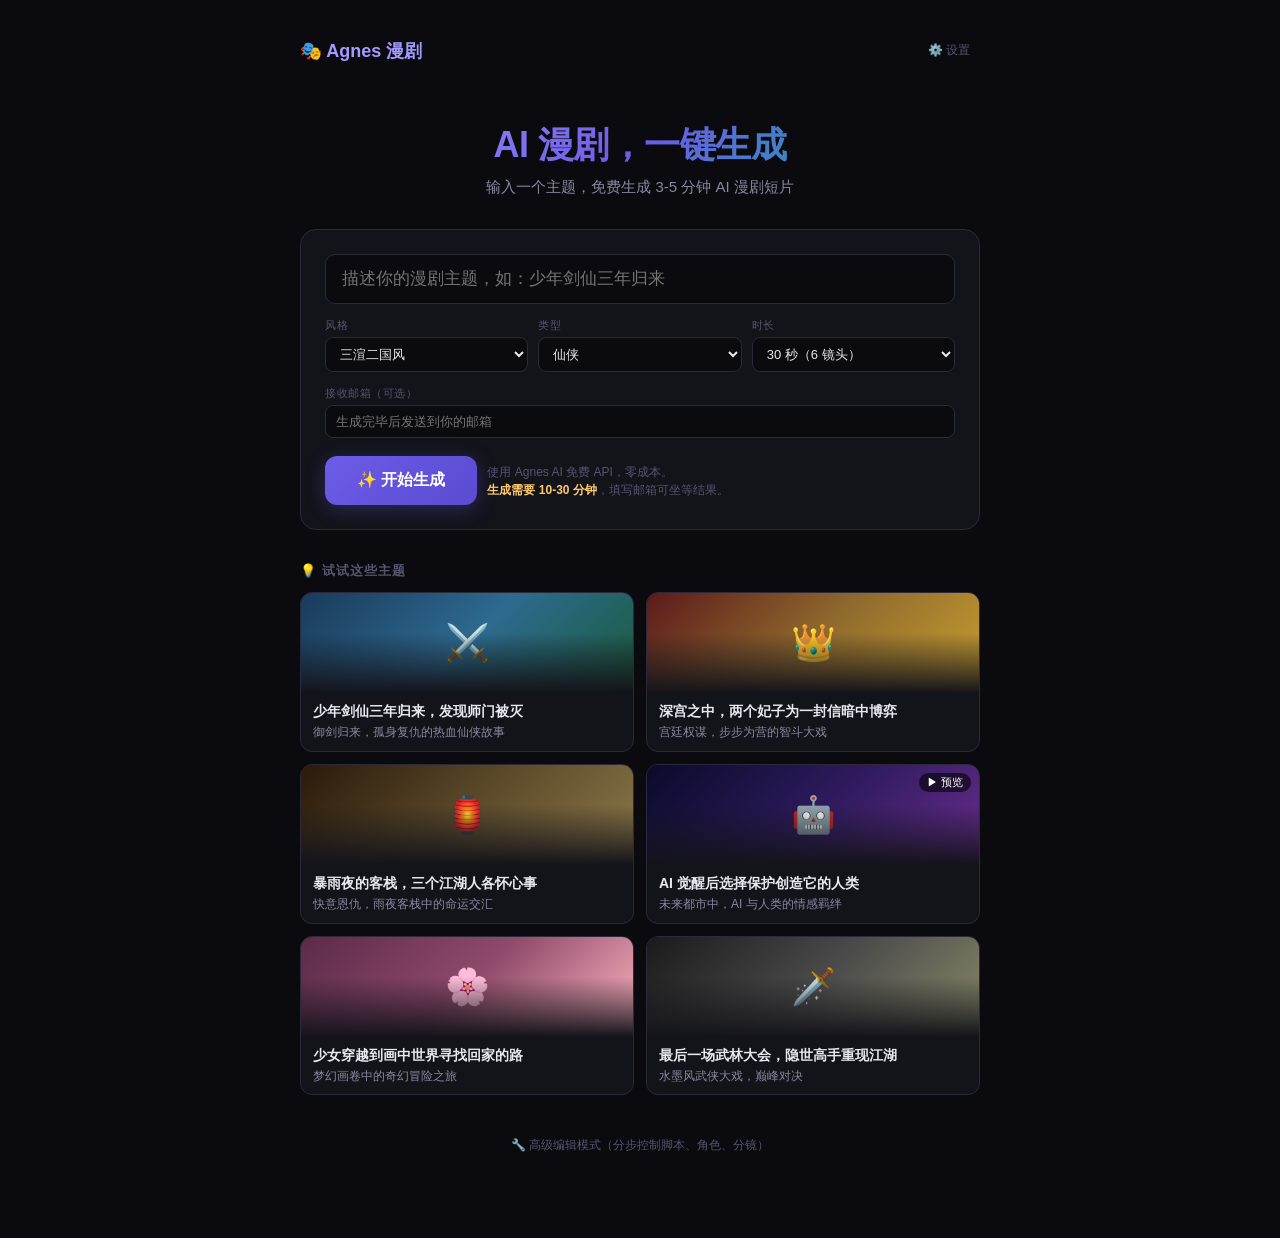
==== commit ac8c1617: "feat: 示例卡片点击弹出视频预览，展示 AI 生成效果 - 添加 FreeToken_Story 压缩预览视频（1MB, 13.5秒） - 后端新增 /api/static-video/<file" ====
--- a/api/index.html
+++ b/api/index.html
@@ -137,6 +137,13 @@
 .example-info h4 { font-size: 14px; font-weight: 600; margin-bottom: 3px; }
 .example-info p { font-size: 12px; color: var(--text2); line-height: 1.4; }
 
+/* Video preview badge pulse */
+.example-thumb span { animation: badgePulse 2s ease-in-out infinite; }
+@keyframes badgePulse {
+  0%, 100% { opacity: 0.85; }
+  50% { opacity: 1; }
+}
+
 /* Progress Overlay */
 .overlay {
   display: none; position: fixed; inset: 0;
@@ -529,6 +536,22 @@
   </div>
 </div>
 
+<!-- Video Preview Modal -->
+<div class="modal-overlay" id="modal-video-preview" onclick="if(event.target===this) closeVideoPreview()">
+  <div class="modal" style="max-width:640px; padding:0; overflow:hidden; background:#000">
+    <video id="preview-video" controls autoplay style="width:100%; max-height:420px; display:block; background:#000"></video>
+    <div style="padding:16px 20px; background:var(--surface)">
+      <h4 id="preview-title" style="font-size:15px; margin-bottom:4px"></h4>
+      <p id="preview-desc" style="font-size:12px; color:var(--text2); margin-bottom:12px"></p>
+      <div style="display:flex; gap:8px; align-items:center">
+        <button style="background:var(--accent); color:white; padding:8px 20px; font-weight:600; font-size:13px" onclick="closeVideoPreview(); document.getElementById('main-theme').scrollIntoView({behavior:'smooth'})">用这个主题生成</button>
+        <button style="background:var(--surface2); color:var(--text); padding:8px 16px; border:1px solid var(--border); font-size:13px" onclick="closeVideoPreview()">关闭</button>
+        <span style="margin-left:auto; font-size:11px; color:var(--text3)">以上为 AI 生成效果示例</span>
+      </div>
+    </div>
+  </div>
+</div>
+
 <script>
 // ===== Example Prompts =====
 const EXAMPLES = [
@@ -536,37 +559,43 @@
     theme: '少年剑仙三年归来，发现师门被灭',
     style: '三渲二国风', genre: '仙侠', duration: 30,
     emoji: '⚔️', gradient: 'linear-gradient(135deg, #1a3a5c, #2d6a8f, #1a5c3a)',
-    desc: '御剑归来，孤身复仇的热血仙侠故事'
+    desc: '御剑归来，孤身复仇的热血仙侠故事',
+    video: null
   },
   {
     theme: '深宫之中，两个妃子为一封信暗中博弈',
     style: '水墨', genre: '宫斗', duration: 30,
     emoji: '👑', gradient: 'linear-gradient(135deg, #5c1a1a, #8f6a2d, #c9a030)',
-    desc: '宫廷权谋，步步为营的智斗大戏'
+    desc: '宫廷权谋，步步为营的智斗大戏',
+    video: null
   },
   {
     theme: '暴雨夜的客栈，三个江湖人各怀心事',
     style: '三渲二国风', genre: '江湖', duration: 30,
     emoji: '🏮', gradient: 'linear-gradient(135deg, #2a1a0a, #5c4a2a, #8f7a4a)',
-    desc: '快意恩仇，雨夜客栈中的命运交汇'
+    desc: '快意恩仇，雨夜客栈中的命运交汇',
+    video: null
   },
   {
     theme: 'AI 觉醒后选择保护创造它的人类',
     style: '赛博朋克', genre: '都市', duration: 30,
     emoji: '🤖', gradient: 'linear-gradient(135deg, #0a0a2a, #2d1a5c, #6a2d8f)',
-    desc: '未来都市中，AI 与人类的情感羁绊'
+    desc: '未来都市中，AI 与人类的情感羁绊',
+    video: '/api/static-video/FreeToken_preview.mp4'
   },
   {
     theme: '少女穿越到画中世界寻找回家的路',
     style: '日系动漫', genre: '仙侠', duration: 30,
     emoji: '🌸', gradient: 'linear-gradient(135deg, #5c2a4a, #8f4a6a, #ffb6c1)',
-    desc: '梦幻画卷中的奇幻冒险之旅'
+    desc: '梦幻画卷中的奇幻冒险之旅',
+    video: null
   },
   {
     theme: '最后一场武林大会，隐世高手重现江湖',
     style: '水墨', genre: '江湖', duration: 30,
     emoji: '🗡️', gradient: 'linear-gradient(135deg, #1a1a1a, #4a4a4a, #8a8a6a)',
-    desc: '水墨风武侠大戏，巅峰对决'
+    desc: '水墨风武侠大戏，巅峰对决',
+    video: null
   },
 ];
 
@@ -574,8 +603,10 @@
 document.addEventListener('DOMContentLoaded', () => {
   const grid = document.getElementById('example-grid');
   grid.innerHTML = EXAMPLES.map((ex, i) => `
-    <div class="example-card" onclick="fillExample(${i})">
-      <div class="example-thumb" style="background:${ex.gradient}">${ex.emoji}</div>
+    <div class="example-card" onclick="clickExample(${i})">
+      <div class="example-thumb" style="background:${ex.gradient}">${ex.emoji}
+        ${ex.video ? '<span style="position:absolute;top:8px;right:8px;background:rgba(0,0,0,0.6);color:#fff;font-size:11px;padding:2px 8px;border-radius:10px;z-index:2">▶ 预览</span>' : ''}
+      </div>
       <div class="example-info">
         <h4>${ex.theme}</h4>
         <p>${ex.desc}</p>
@@ -598,6 +629,34 @@
   document.getElementById('main-genre').value = ex.genre;
   document.getElementById('main-duration').value = ex.duration;
   document.getElementById('main-theme').focus();
+}
+
+function clickExample(i) {
+  const ex = EXAMPLES[i];
+  if (ex.video) {
+    openVideoPreview(ex.video, ex.theme, ex.desc);
+  }
+  fillExample(i);
+}
+
+// ===== Video Preview Modal =====
+function openVideoPreview(videoUrl, title, desc) {
+  const modal = document.getElementById('modal-video-preview');
+  const video = document.getElementById('preview-video');
+  document.getElementById('preview-title').textContent = title;
+  document.getElementById('preview-desc').textContent = desc;
+  video.src = videoUrl;
+  video.load();
+  modal.classList.add('show');
+  video.play().catch(() => {});
+}
+
+function closeVideoPreview() {
+  const modal = document.getElementById('modal-video-preview');
+  const video = document.getElementById('preview-video');
+  video.pause();
+  video.src = '';
+  modal.classList.remove('show');
 }
 
 // ===== API =====
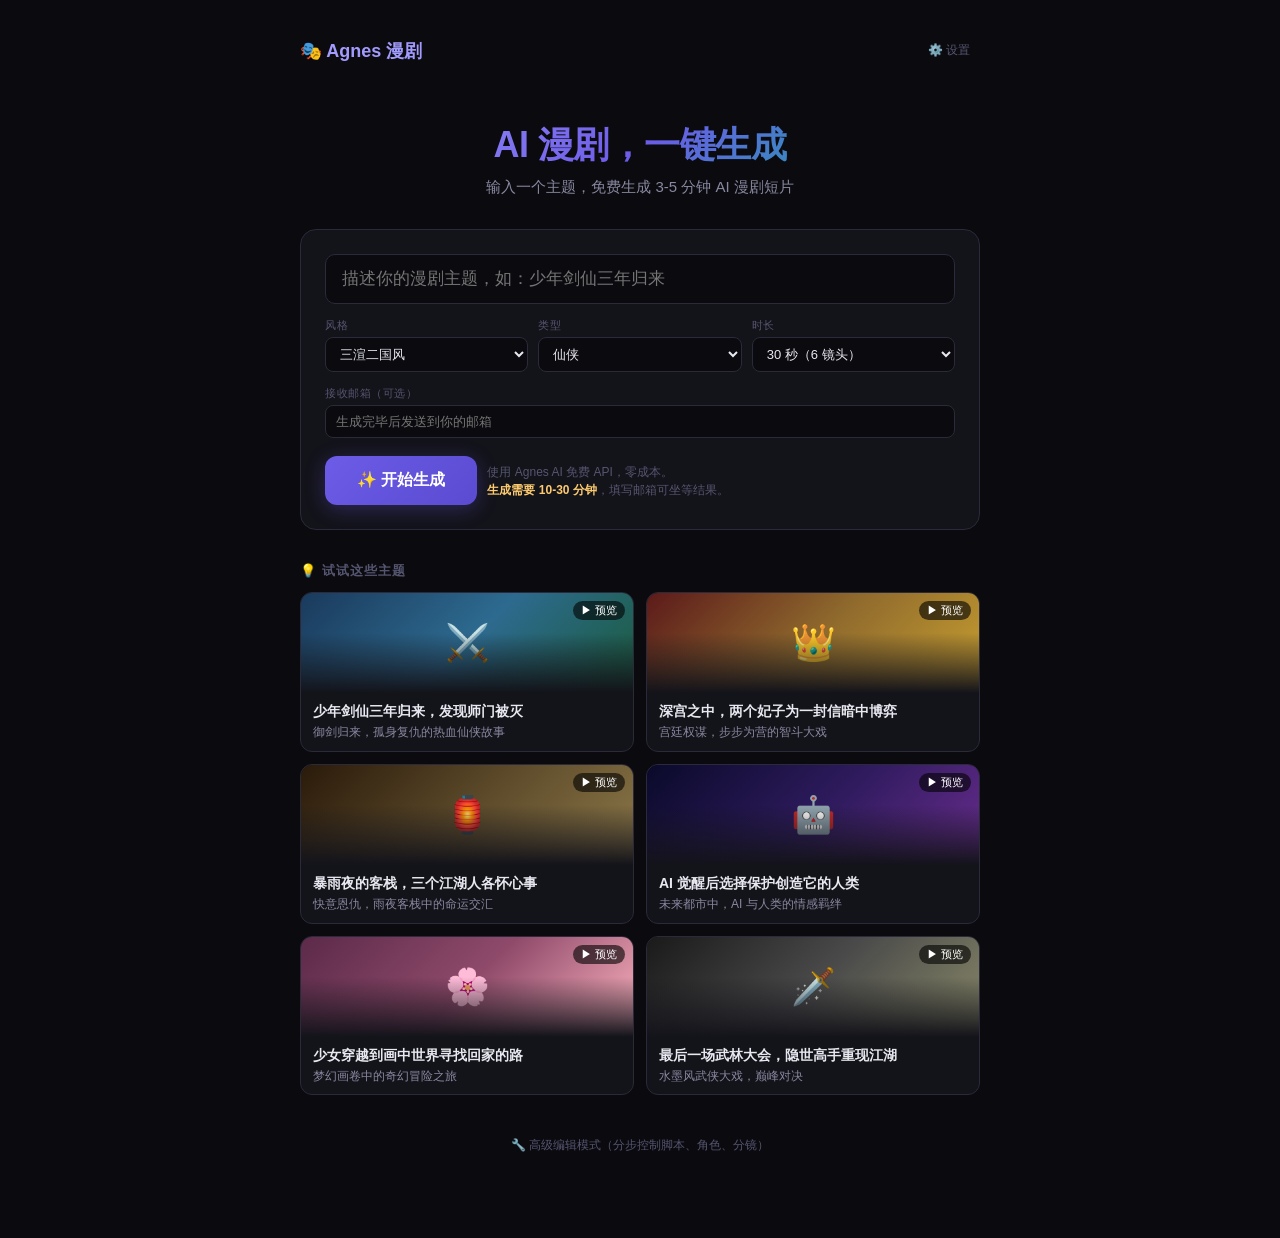
==== commit 7d596f94: "feat: 首页 6 个示例均可播放 + 示例视频静态化部署 - 新增 public/videos/ 存放 6 个示例预览视频（静态资源，生产可流式播放、支持拖拽） - 首页 EXAMPLES 由 /" ====
--- a/api/index.html
+++ b/api/index.html
@@ -390,7 +390,7 @@
           <div class="card">
             <div class="card-title">🎬 <span id="script-title"></span>
               <span style="flex:1"></span>
-              <button style="background:var(--surface2); color:var(--text); padding:6px 12px; border:1px solid var(--border)" onclick="saveScript()">💾 保存</button>
+              <button style="background:var(--surface2); color:var(--text); padding:6px 12px; border:1px solid var(--border)" id="btn-save-script" onclick="saveScript()">💾 保存</button>
             </div>
           </div>
           <div class="card">
@@ -433,7 +433,7 @@
         <div style="display:flex; gap:8px; margin-bottom:14px; flex-wrap:wrap">
           <button style="background:var(--accent); color:white; padding:8px 16px" onclick="generateAllStoryboard()">🖼️ 生成分镜</button>
           <button style="background:var(--accent); color:white; padding:8px 16px" onclick="generateAllVideos()">📹 生成视频</button>
-          <button style="background:var(--success); color:white; padding:8px 16px" onclick="renderFinal()">🎬 拼接成片</button>
+          <button style="background:var(--success); color:white; padding:8px 16px" id="btn-render-final" onclick="renderFinal()">🎬 拼接成片</button>
         </div>
         <div id="timeline" style="display:flex; flex-direction:column; gap:10px"></div>
         <div id="final-preview" style="display:none; margin-top:16px">
@@ -496,9 +496,21 @@
         Vercel 环境下请在 Dashboard → Settings → Environment Variables 中设置 <code style="background:var(--surface2); padding:1px 4px; border-radius:3px">AGNES_API_KEY</code>
       </div>
     </div>
+    <div class="form-group" style="border-top:1px solid var(--border); padding-top:12px; margin-top:12px">
+      <label>邮件通知（Resend）</label>
+      <div id="cfg-email-status" style="font-size:13px; color:var(--text2); margin-bottom:8px">加载中...</div>
+      <div style="display:flex; gap:8px; align-items:center">
+        <input id="cfg-test-email" type="email" placeholder="输入测试收件地址" style="flex:1; padding:8px 10px; font-size:13px; background:var(--bg)">
+        <button style="background:var(--surface2); color:var(--text); padding:8px 14px; border:1px solid var(--border); font-size:12px; white-space:nowrap" onclick="testEmail()">发送测试邮件</button>
+      </div>
+      <div id="cfg-smtp-hint" style="margin-top:6px; font-size:11px; color:var(--text3); display:none">
+        需在 Vercel 环境变量中设置已验证的域名发件人 <code style="background:var(--surface2); padding:1px 4px; border-radius:3px">EMAIL_FROM</code>，
+        如 <code style="background:var(--surface2); padding:1px 4px; border-radius:3px">Agnes漫剧 &lt;noreply@yourdomain.us.kg&gt;</code>
+      </div>
+    </div>
     <div style="display:flex; gap:8px; margin-top:12px">
       <button style="background:var(--accent); color:white; padding:8px 16px; font-weight:600" onclick="saveSettings()">保存</button>
-      <button style="background:var(--surface2); color:var(--text); padding:8px 16px; border:1px solid var(--border)" onclick="testApiKey()">测试</button>
+      <button style="background:var(--surface2); color:var(--text); padding:8px 16px; border:1px solid var(--border)" onclick="testApiKey()">测试 API</button>
       <button style="background:var(--surface2); color:var(--text); padding:8px 16px; border:1px solid var(--border)" onclick="closeModal('modal-settings')">取消</button>
     </div>
     <div id="settings-msg" style="margin-top:8px; font-size:13px"></div>
@@ -560,42 +572,42 @@
     style: '三渲二国风', genre: '仙侠', duration: 30,
     emoji: '⚔️', gradient: 'linear-gradient(135deg, #1a3a5c, #2d6a8f, #1a5c3a)',
     desc: '御剑归来，孤身复仇的热血仙侠故事',
-    video: null
+    video: '/videos/ex_sword-return.mp4'
   },
   {
     theme: '深宫之中，两个妃子为一封信暗中博弈',
     style: '水墨', genre: '宫斗', duration: 30,
     emoji: '👑', gradient: 'linear-gradient(135deg, #5c1a1a, #8f6a2d, #c9a030)',
     desc: '宫廷权谋，步步为营的智斗大戏',
-    video: null
+    video: '/videos/ex_palace.mp4'
   },
   {
     theme: '暴雨夜的客栈，三个江湖人各怀心事',
     style: '三渲二国风', genre: '江湖', duration: 30,
     emoji: '🏮', gradient: 'linear-gradient(135deg, #2a1a0a, #5c4a2a, #8f7a4a)',
     desc: '快意恩仇，雨夜客栈中的命运交汇',
-    video: null
+    video: '/videos/ex_rainy-inn.mp4'
   },
   {
     theme: 'AI 觉醒后选择保护创造它的人类',
     style: '赛博朋克', genre: '都市', duration: 30,
     emoji: '🤖', gradient: 'linear-gradient(135deg, #0a0a2a, #2d1a5c, #6a2d8f)',
     desc: '未来都市中，AI 与人类的情感羁绊',
-    video: '/api/static-video/FreeToken_preview.mp4'
+    video: '/videos/FreeToken_preview.mp4'
   },
   {
     theme: '少女穿越到画中世界寻找回家的路',
     style: '日系动漫', genre: '仙侠', duration: 30,
     emoji: '🌸', gradient: 'linear-gradient(135deg, #5c2a4a, #8f4a6a, #ffb6c1)',
     desc: '梦幻画卷中的奇幻冒险之旅',
-    video: null
+    video: '/videos/ex_painting-world.mp4'
   },
   {
     theme: '最后一场武林大会，隐世高手重现江湖',
     style: '水墨', genre: '江湖', duration: 30,
     emoji: '🗡️', gradient: 'linear-gradient(135deg, #1a1a1a, #4a4a4a, #8a8a6a)',
     desc: '水墨风武侠大戏，巅峰对决',
-    video: null
+    video: '/videos/ex_martial-meet.mp4'
   },
 ];
 
@@ -661,17 +673,53 @@
 
 // ===== API =====
 const API = '';
+
+// ===== Global loading indicator (ref-counted) =====
+let __pendingRequests = 0;
+function showGlobalLoading() {
+  const el = document.getElementById('global-loading');
+  if (el) el.classList.add('show');
+}
+function hideGlobalLoading() {
+  __pendingRequests = Math.max(0, __pendingRequests - 1);
+  if (__pendingRequests === 0) {
+    const el = document.getElementById('global-loading');
+    if (el) el.classList.remove('show');
+  }
+}
+
 async function api(path, opts = {}) {
-  const res = await fetch(API + path, {
-    headers: { 'Content-Type': 'application/json' },
-    method: opts.method || 'GET',
-    body: opts.body ? JSON.stringify(opts.body) : undefined,
-  });
-  if (!res.ok) {
-    const err = await res.json().catch(() => ({ error: res.statusText }));
-    throw new Error(err.error || res.statusText);
+  __pendingRequests++;
+  showGlobalLoading();
+  try {
+    const res = await fetch(API + path, {
+      headers: { 'Content-Type': 'application/json' },
+      method: opts.method || 'GET',
+      body: opts.body ? JSON.stringify(opts.body) : undefined,
+    });
+    if (!res.ok) {
+      const err = await res.json().catch(() => ({ error: res.statusText }));
+      throw new Error(err.error || res.statusText);
+    }
+    return res.json();
+  } finally {
+    hideGlobalLoading();
   }
-  return res.json();
+}
+
+// Toggle a button's busy state (spinner + text), preserving original label
+function setBusy(btn, busy, busyText) {
+  if (!btn) return;
+  if (busy) {
+    if (btn.dataset.label === undefined) btn.dataset.label = btn.innerHTML;
+    btn.classList.add('busy');
+    btn.disabled = true;
+    if (busyText) btn.innerHTML = busyText;
+  } else {
+    btn.classList.remove('busy');
+    btn.disabled = false;
+    if (btn.dataset.label !== undefined) btn.innerHTML = btn.dataset.label;
+  }
 }
 
 // ===== Simple Mode: Generate =====
@@ -683,7 +731,7 @@
   if (!theme) return alert('请输入主题');
 
   const btn = document.getElementById('btn-main-gen');
-  btn.disabled = true;
+  setBusy(btn, true, '⏳ 启动生成中…');
 
   try {
     const body = {
@@ -711,7 +759,7 @@
     pollAutoJob(data.job_id);
   } catch (e) {
     alert('启动失败：' + e.message);
-    btn.disabled = false;
+    setBusy(btn, false);
   }
 }
 
@@ -854,6 +902,18 @@
     document.getElementById('settings-msg').textContent = cfg.has_key ? '✅ 已配置 API Key' : '⚠️ 未配置';
     const hint = document.getElementById('cfg-vercel-hint');
     if (hint) hint.style.display = cfg.platform === 'vercel' ? '' : 'none';
+
+    // Email status
+    const emailStatus = document.getElementById('cfg-email-status');
+    const smtpHint = document.getElementById('cfg-smtp-hint');
+    if (cfg.has_email) {
+      emailStatus.innerHTML = '✅ 已配置邮件发件：<span style="color:var(--accent2)">' + cfg.EMAIL_FROM + '</span>';
+      if (smtpHint) smtpHint.style.display = 'none';
+    } else {
+      emailStatus.innerHTML = '⚠️ 未配置邮件（需验证自定义域名后设置 EMAIL_FROM）';
+      if (smtpHint) smtpHint.style.display = '';
+    }
+
     openModal('modal-settings');
   });
 }
@@ -869,6 +929,15 @@
   document.getElementById('settings-msg').textContent = '测试中...';
   api('/api/config/test', { method: 'POST' }).then(r => {
     document.getElementById('settings-msg').textContent = r.ok ? '✅ API Key 有效' : '❌ ' + r.error;
+  }).catch(e => { document.getElementById('settings-msg').textContent = '❌ ' + e.message; });
+}
+
+function testEmail() {
+  const to = document.getElementById('cfg-test-email').value.trim();
+  if (!to) return alert('请输入测试收件地址');
+  document.getElementById('settings-msg').textContent = '发送测试邮件中...';
+  api('/api/config/test-email', { method: 'POST', body: { to } }).then(r => {
+    document.getElementById('settings-msg').textContent = r.ok ? '✅ ' + r.message : '❌ ' + r.error;
   }).catch(e => { document.getElementById('settings-msg').textContent = '❌ ' + e.message; });
 }
 
@@ -928,11 +997,11 @@
 async function generateScript() {
   if (!currentProject) return;
   const btn = document.getElementById('btn-gen-script');
-  btn.disabled = true;
+  setBusy(btn, true, '⏳ 生成脚本中…');
   try {
     const data = await api(`/api/projects/${currentProject}/script`, { method: 'POST' });
-    pollJob(data.job_id, 'script-job', () => { loadScriptData(); btn.disabled = false; });
-  } catch (e) { alert('生成失败：' + e.message); btn.disabled = false; }
+    pollJob(data.job_id, 'script-job', () => { loadScriptData(); setBusy(btn, false); });
+  } catch (e) { alert('生成失败：' + e.message); setBusy(btn, false); }
 }
 
 async function loadScriptData() {
@@ -992,8 +1061,11 @@
 
 async function saveScript() {
   if (!currentProject || !script) return;
+  const btn = document.getElementById('btn-save-script');
+  setBusy(btn, true, '⏳ 保存中…');
   try { await api(`/api/projects/${currentProject}/script`, { method: 'PUT', body: script }); alert('✅ 已保存'); }
   catch (e) { alert('保存失败：' + e.message); }
+  finally { setBusy(btn, false); }
 }
 
 // ===== Advanced: Characters =====
@@ -1011,7 +1083,7 @@
         </div>
         <div style="padding:10px">
           <div style="font-weight:600; margin-bottom:6px">${c.id} · ${c.name}</div>
-          <button style="background:var(--accent); color:white; padding:6px 12px; font-size:12px" onclick="genChar('${c.id}')">🎨 生成</button>
+          <button style="background:var(--accent); color:white; padding:6px 12px; font-size:12px" onclick="genChar('${c.id}', this)">🎨 生成</button>
         </div>
       </div>`;
     }).join('');
@@ -1020,13 +1092,18 @@
 
 async function generateAllCharacters() {
   if (!script) return;
-  for (const c of (script.characters || [])) await genChar(c.id);
-}
-async function genChar(cid) {
+  const btn = document.getElementById('btn-gen-all-chars');
+  setBusy(btn, true, '⏳ 生成角色卡中…');
+  try {
+    for (const c of (script.characters || [])) await genChar(c.id);
+  } finally { setBusy(btn, false); }
+}
+async function genChar(cid, btn) {
+  setBusy(btn, true, '⏳ 生成中');
   try {
     const data = await api(`/api/projects/${currentProject}/characters/${cid}/generate`, { method: 'POST' });
-    pollJob(data.job_id, 'chars-job', () => refreshCharacters());
-  } catch (e) { alert(e.message); }
+    pollJob(data.job_id, 'chars-job', () => { refreshCharacters(); setBusy(btn, false); });
+  } catch (e) { alert(e.message); setBusy(btn, false); }
 }
 
 // ===== Advanced: Production =====
@@ -1047,8 +1124,8 @@
         <strong>${s.id}</strong> · ${s.location}<br>
         <span style="color:var(--text2); font-size:12px">${s.action?.substring(0, 50)}...</span>
         <div style="margin-top:6px; display:flex; gap:4px">
-          <button style="background:var(--surface3); color:var(--text); padding:4px 10px; border:1px solid var(--border); font-size:11px" onclick="genSbScene('${s.id}')">🖼️</button>
-          <button style="background:var(--surface3); color:var(--text); padding:4px 10px; border:1px solid var(--border); font-size:11px" onclick="genVidScene('${s.id}')">📹</button>
+          <button style="background:var(--surface3); color:var(--text); padding:4px 10px; border:1px solid var(--border); font-size:11px" onclick="genSbScene('${s.id}', this)">🖼️</button>
+          <button style="background:var(--surface3); color:var(--text); padding:4px 10px; border:1px solid var(--border); font-size:11px" onclick="genVidScene('${s.id}', this)">📹</button>
         </div>
       </div>
     </div>`;
@@ -1057,24 +1134,32 @@
 }
 
 async function generateAllStoryboard() {
-  try { const d = await api(`/api/projects/${currentProject}/storyboard/generate-all`, { method: 'POST' }); pollJob(d.job_id, 'prod-job', () => refreshProduction()); }
-  catch (e) { alert(e.message); }
-}
-async function genSbScene(sid) {
-  try { const d = await api(`/api/projects/${currentProject}/storyboard/${sid}/generate`, { method: 'POST' }); pollJob(d.job_id, 'prod-job', () => refreshProduction()); }
-  catch (e) { alert(e.message); }
+  const btn = document.getElementById('btn-gen-all-sb');
+  setBusy(btn, true, '⏳ 生成分镜中…');
+  try { const d = await api(`/api/projects/${currentProject}/storyboard/generate-all`, { method: 'POST' }); pollJob(d.job_id, 'prod-job', () => { refreshProduction(); setBusy(btn, false); }); }
+  catch (e) { alert(e.message); setBusy(btn, false); }
+}
+async function genSbScene(sid, btn) {
+  setBusy(btn, true, '⏳ 生成中');
+  try { const d = await api(`/api/projects/${currentProject}/storyboard/${sid}/generate`, { method: 'POST' }); pollJob(d.job_id, 'prod-job', () => { refreshProduction(); setBusy(btn, false); }); }
+  catch (e) { alert(e.message); setBusy(btn, false); }
 }
 async function generateAllVideos() {
-  try { const d = await api(`/api/projects/${currentProject}/videos/generate-all`, { method: 'POST' }); pollJob(d.job_id, 'prod-job', () => refreshProduction()); }
-  catch (e) { alert(e.message); }
-}
-async function genVidScene(sid) {
-  try { const d = await api(`/api/projects/${currentProject}/videos/${sid}/generate`, { method: 'POST' }); pollJob(d.job_id, 'prod-job', () => refreshProduction()); }
-  catch (e) { alert(e.message); }
+  const btn = document.getElementById('btn-gen-all-vid');
+  setBusy(btn, true, '⏳ 生成视频中…');
+  try { const d = await api(`/api/projects/${currentProject}/videos/generate-all`, { method: 'POST' }); pollJob(d.job_id, 'prod-job', () => { refreshProduction(); setBusy(btn, false); }); }
+  catch (e) { alert(e.message); setBusy(btn, false); }
+}
+async function genVidScene(sid, btn) {
+  setBusy(btn, true, '⏳ 生成中');
+  try { const d = await api(`/api/projects/${currentProject}/videos/${sid}/generate`, { method: 'POST' }); pollJob(d.job_id, 'prod-job', () => { refreshProduction(); setBusy(btn, false); }); }
+  catch (e) { alert(e.message); setBusy(btn, false); }
 }
 async function renderFinal() {
-  try { const d = await api(`/api/projects/${currentProject}/render`, { method: 'POST' }); pollJob(d.job_id, 'prod-job', () => refreshProduction()); }
-  catch (e) { alert(e.message); }
+  const btn = document.getElementById('btn-render-final');
+  setBusy(btn, true, '⏳ 渲染中…');
+  try { const d = await api(`/api/projects/${currentProject}/render`, { method: 'POST' }); pollJob(d.job_id, 'prod-job', () => { refreshProduction(); setBusy(btn, false); }); }
+  catch (e) { alert(e.message); setBusy(btn, false); }
 }
 
 function checkFinal() {
@@ -1118,5 +1203,37 @@
   }, 2500);
 }
 </script>
+
+<!-- ===== Global Loading Indicator ===== -->
+<div id="global-loading">
+  <div class="gl-spinner"></div>
+  <span class="gl-text">处理中…</span>
+</div>
+<style>
+  #global-loading {
+    position: fixed; top: 0; left: 0; right: 0;
+    display: none; align-items: center; justify-content: center; gap: 10px;
+    padding: 10px 16px; z-index: 9999;
+    background: linear-gradient(90deg, rgba(108,92,231,0.95), rgba(162,155,254,0.95));
+    color: #fff; font-size: 14px; font-weight: 600;
+    box-shadow: 0 2px 12px rgba(0,0,0,0.25);
+    backdrop-filter: blur(4px);
+  }
+  #global-loading.show { display: flex; animation: gl-slide .25s ease; }
+  #global-loading .gl-spinner {
+    width: 16px; height: 16px; border-radius: 50%;
+    border: 2px solid rgba(255,255,255,0.4); border-top-color: #fff;
+    animation: gl-spin .8s linear infinite;
+  }
+  @keyframes gl-spin { to { transform: rotate(360deg); } }
+  @keyframes gl-slide { from { transform: translateY(-100%); } to { transform: translateY(0); } }
+  /* Button busy state */
+  button.busy { position: relative; }
+  button.busy::after {
+    content: ''; display: inline-block; width: 12px; height: 12px; margin-left: 8px;
+    border: 2px solid rgba(255,255,255,0.4); border-top-color: #fff; border-radius: 50%;
+    animation: gl-spin .8s linear infinite; vertical-align: -1px;
+  }
+</style>
 </body>
 </html>
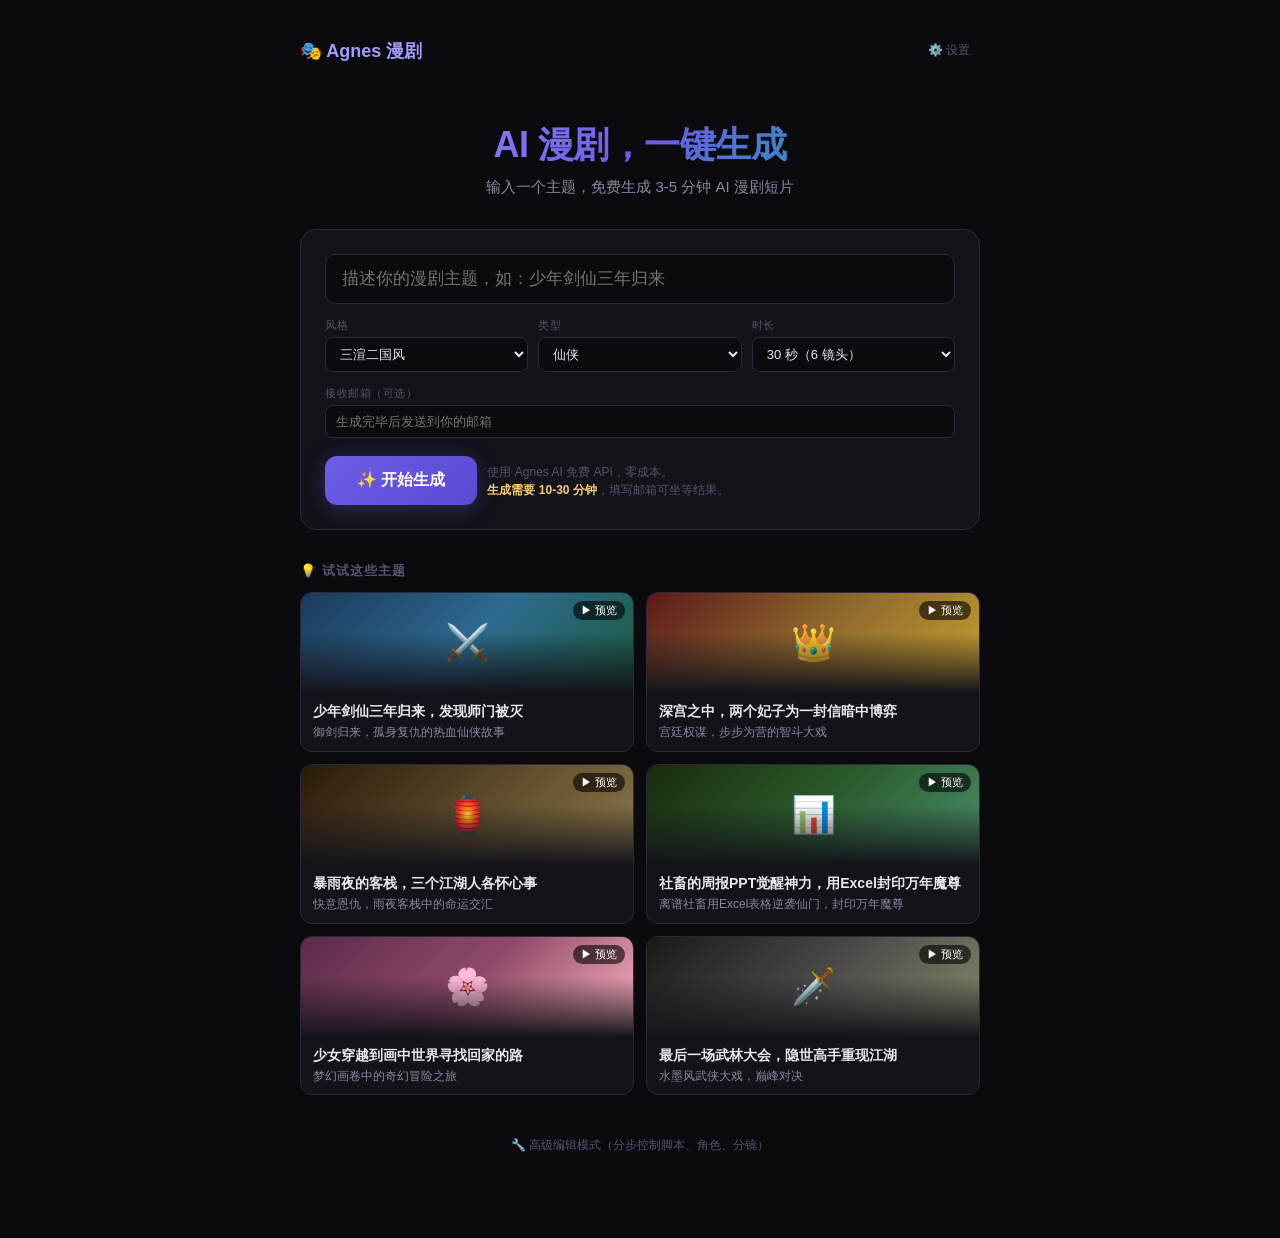
==== commit f1190a9c: "feat: 新增 3 分钟离谱漫剧《社畜周报封印魔尊》替代示例#4 - scripts/run.py: 剧本 max_tokens 提至 16000 并加解析失败重试(支持长剧本完整输出) - 新增 " ====
--- a/api/index.html
+++ b/api/index.html
@@ -572,42 +572,42 @@
     style: '三渲二国风', genre: '仙侠', duration: 30,
     emoji: '⚔️', gradient: 'linear-gradient(135deg, #1a3a5c, #2d6a8f, #1a5c3a)',
     desc: '御剑归来，孤身复仇的热血仙侠故事',
-    video: '/videos/ex_sword-return.mp4'
+    video: '/api/static-video/ex_sword-return.mp4'
   },
   {
     theme: '深宫之中，两个妃子为一封信暗中博弈',
     style: '水墨', genre: '宫斗', duration: 30,
     emoji: '👑', gradient: 'linear-gradient(135deg, #5c1a1a, #8f6a2d, #c9a030)',
     desc: '宫廷权谋，步步为营的智斗大戏',
-    video: '/videos/ex_palace.mp4'
+    video: '/api/static-video/ex_palace.mp4'
   },
   {
     theme: '暴雨夜的客栈，三个江湖人各怀心事',
     style: '三渲二国风', genre: '江湖', duration: 30,
     emoji: '🏮', gradient: 'linear-gradient(135deg, #2a1a0a, #5c4a2a, #8f7a4a)',
     desc: '快意恩仇，雨夜客栈中的命运交汇',
-    video: '/videos/ex_rainy-inn.mp4'
+    video: '/api/static-video/ex_rainy-inn.mp4'
   },
   {
-    theme: 'AI 觉醒后选择保护创造它的人类',
-    style: '赛博朋克', genre: '都市', duration: 30,
-    emoji: '🤖', gradient: 'linear-gradient(135deg, #0a0a2a, #2d1a5c, #6a2d8f)',
-    desc: '未来都市中，AI 与人类的情感羁绊',
-    video: '/videos/FreeToken_preview.mp4'
+    theme: '社畜的周报PPT觉醒神力，用Excel封印万年魔尊',
+    style: '三渲二国风', genre: '仙侠', duration: 180,
+    emoji: '📊', gradient: 'linear-gradient(135deg, #1a2a0a, #2a5c2d, #4a8f6a)',
+    desc: '离谱社畜用Excel表格逆袭仙门，封印万年魔尊',
+    video: '/api/static-video/ex_excel-shen.mp4'
   },
   {
     theme: '少女穿越到画中世界寻找回家的路',
     style: '日系动漫', genre: '仙侠', duration: 30,
     emoji: '🌸', gradient: 'linear-gradient(135deg, #5c2a4a, #8f4a6a, #ffb6c1)',
     desc: '梦幻画卷中的奇幻冒险之旅',
-    video: '/videos/ex_painting-world.mp4'
+    video: '/api/static-video/ex_painting-world.mp4'
   },
   {
     theme: '最后一场武林大会，隐世高手重现江湖',
     style: '水墨', genre: '江湖', duration: 30,
     emoji: '🗡️', gradient: 'linear-gradient(135deg, #1a1a1a, #4a4a4a, #8a8a6a)',
     desc: '水墨风武侠大戏，巅峰对决',
-    video: '/videos/ex_martial-meet.mp4'
+    video: '/api/static-video/ex_martial-meet.mp4'
   },
 ];
 
